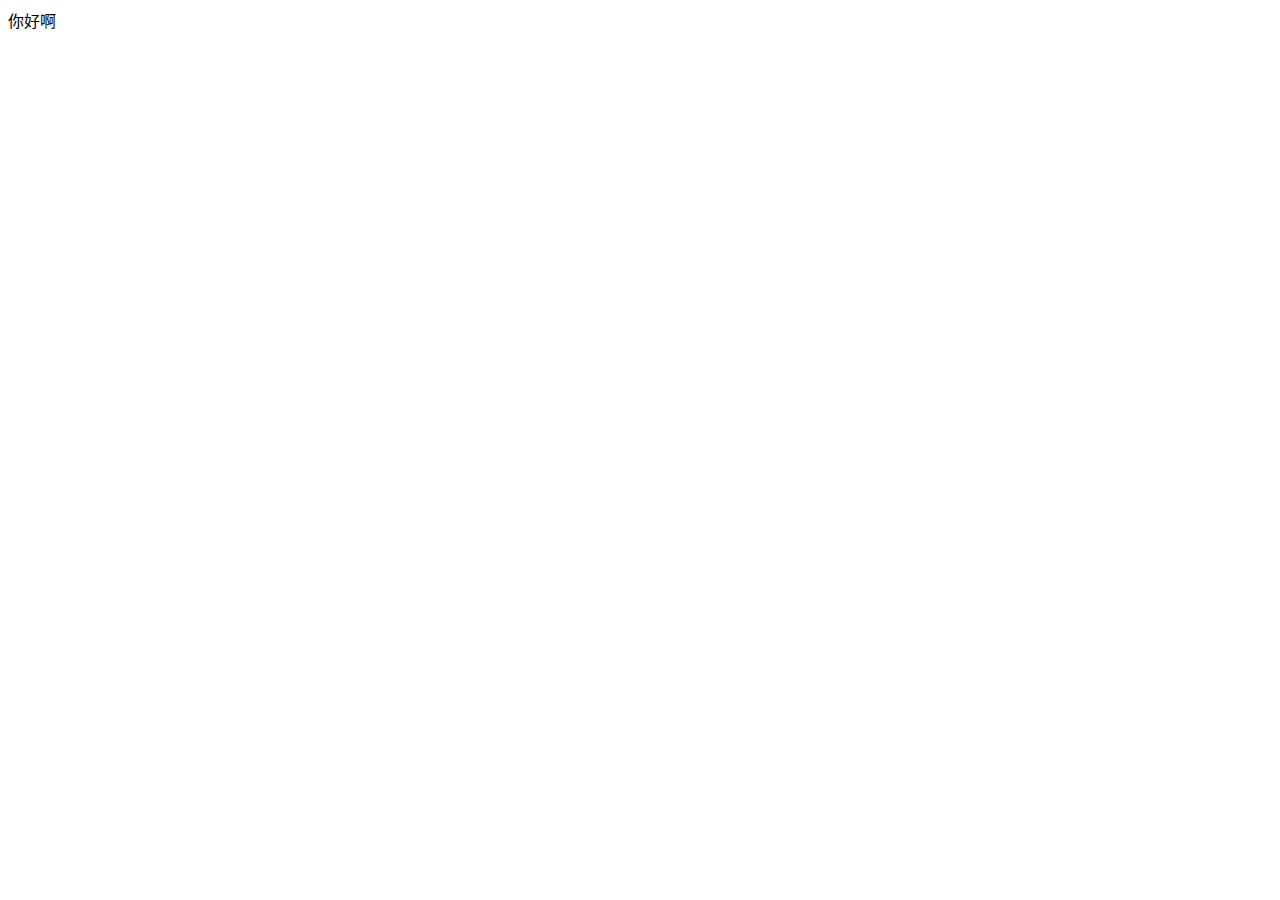
==== index.html @ dba3a6b2 "登陆页面功能完成" ====
<!DOCTYPE html>
<html lang="zh-CN">

<head>
    <meta charset="UTF-8">
    <meta name="viewport" content="width=device-width, initial-scale=1.0">
    <title>Document</title>
</head>

<body>
    你好啊

</body>

</html>
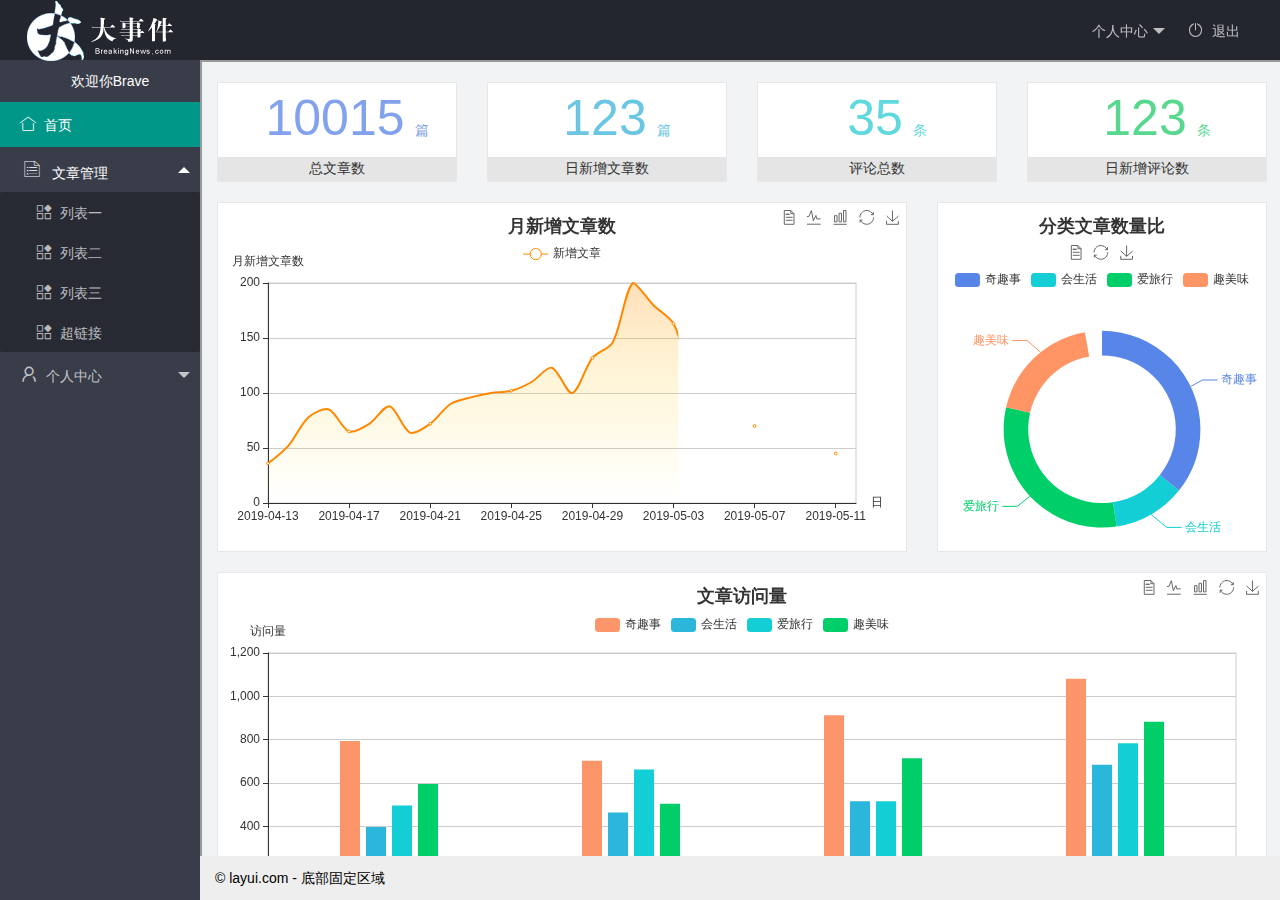
==== commit fb185ae9: "主页面布局完成" ====
--- a/index.html
+++ b/index.html
@@ -1,15 +1,92 @@
 <!DOCTYPE html>
-<html lang="zh-CN">
+<html>
 
 <head>
-    <meta charset="UTF-8">
-    <meta name="viewport" content="width=device-width, initial-scale=1.0">
-    <title>Document</title>
+    <meta charset="utf-8">
+    <meta name="viewport" content="width=device-width, initial-scale=1, maximum-scale=1">
+    <title>layout 后台大布局 - Layui</title>
+    <link rel="stylesheet" href="/assets/lib/layui/css/layui.css">
+    <link rel="stylesheet" href="/assets/css/index.css">
 </head>
 
-<body>
-    你好啊
+<body class="layui-layout-body">
+    <div class="layui-layout layui-layout-admin">
+        <div class="layui-header">
+            <div class="layui-logo">
+                <img src="/assets/images/logo.png">
+            </div>
+            <!-- 头部区域（可配合layui已有的水平导航） -->
 
+            <ul class="layui-nav layui-layout-right">
+                <li class="layui-nav-item">
+                    <a href="javascript:;">
+                        <span class="text-avatar">L</span>
+                        <img src="http://t.cn/RCzsdCq" class="layui-nav-img">
+                        个人中心
+                    </a>
+                    <dl class="layui-nav-child">
+                        <dd><a href="">基本资料</a></dd>
+                        <dd><a href="">更换头像</a></dd>
+                        <dd><a href="">重置密码</a></dd>
+                    </dl>
+                </li>
+                <li class="layui-nav-item">
+
+                    <a href=""><i class="layui-icon layui-icon-logout"></i>退出</a>
+                </li>
+            </ul>
+        </div>
+
+        <div class="layui-side layui-bg-black">
+            <div class="layui-side-scroll">
+                <!-- 左侧导航区域（可配合layui已有的垂直导航） -->
+                <div href="javascript:;" class="userinfo">
+                    <span class="text-avatar">A</span>
+                    <img src="http://t.cn/RCzsdCq" class="layui-nav-img">
+                    欢迎你<span class="username">Brave</span>
+                </div>
+                <ul class="layui-nav layui-nav-tree" lay-filter="test" lay-shrink="all">
+
+                    <li class="layui-nav-item layui-this"><a href=""><i class="layui-icon layui-icon-home"></i>首页</a>
+                    </li>
+                    <li class="layui-nav-item layui-nav-itemed">
+                        <a class="" href="javascript:;"><i class="layui-icon layui-icon-list"
+                                style="font-size: 24px;"></i>文章管理</a>
+                        <dl class="layui-nav-child">
+                            <dd><a href="javascript:;"><i class="layui-icon layui-icon-app"></i>列表一</a></dd>
+                            <dd><a href="javascript:;"><i class="layui-icon layui-icon-app"></i>列表二</a></dd>
+                            <dd><a href="javascript:;"><i class="layui-icon layui-icon-app"></i>列表三</a></dd>
+                            <dd><a href=""><i class="layui-icon layui-icon-app"></i>超链接</a></dd>
+                        </dl>
+                    </li>
+                    <li class="layui-nav-item">
+                        <a href="javascript:;"><i class="layui-icon layui-icon-username"
+                                style="font-size: 18px;"></i>个人中心</a>
+                        <dl class="layui-nav-child">
+                            <dd><a href="javascript:;"><i class="layui-icon layui-icon-app"></i>列表一</a></dd>
+                            <dd><a href="javascript:;"><i class="layui-icon layui-icon-app"></i>列表二</a></dd>
+                            <dd><a href=""><i class="layui-icon layui-icon-app"></i>超链接</a></dd>
+                        </dl>
+                    </li>
+
+                </ul>
+            </div>
+        </div>
+
+        <div class="layui-body">
+            <!-- 内容主体区域 -->
+            <!--<div style="padding: 15px;">内容主体区域</div>-->
+            <iframe src="/home/dashboard.html" frameboder="0"></iframe>
+        </div>
+
+        <div class="layui-footer">
+            <!-- 底部固定区域 -->
+            © layui.com - 底部固定区域
+        </div>
+    </div>
+    <script src="/assets/lib/layui/layui.all.js"></script>
+    <script src="/assets/lib/jquery.js"></script>
+    <script src="/assets/js/index.js"></script>
 </body>
 
 </html>--- a/assets/lib/layui/css/layui.css
+++ b/assets/lib/layui/css/layui.css
@@ -0,0 +1,2 @@
+/** layui-v2.5.6 MIT License By https://www.layui.com */
+ .layui-inline,img{display:inline-block;vertical-align:middle}h1,h2,h3,h4,h5,h6{font-weight:400}.layui-edge,.layui-header,.layui-inline,.layui-main{position:relative}.layui-body,.layui-edge,.layui-elip{overflow:hidden}.layui-btn,.layui-edge,.layui-inline,img{vertical-align:middle}.layui-btn,.layui-disabled,.layui-icon,.layui-unselect{-moz-user-select:none;-webkit-user-select:none;-ms-user-select:none}.layui-elip,.layui-form-checkbox span,.layui-form-pane .layui-form-label{text-overflow:ellipsis;white-space:nowrap}.layui-breadcrumb,.layui-tree-btnGroup{visibility:hidden}blockquote,body,button,dd,div,dl,dt,form,h1,h2,h3,h4,h5,h6,input,li,ol,p,pre,td,textarea,th,ul{margin:0;padding:0;-webkit-tap-highlight-color:rgba(0,0,0,0)}a:active,a:hover{outline:0}img{border:none}li{list-style:none}table{border-collapse:collapse;border-spacing:0}h4,h5,h6{font-size:100%}button,input,optgroup,option,select,textarea{font-family:inherit;font-size:inherit;font-style:inherit;font-weight:inherit;outline:0}pre{white-space:pre-wrap;white-space:-moz-pre-wrap;white-space:-pre-wrap;white-space:-o-pre-wrap;word-wrap:break-word}body{line-height:24px;font:14px Helvetica Neue,Helvetica,PingFang SC,Tahoma,Arial,sans-serif}hr{height:1px;margin:10px 0;border:0;clear:both}a{color:#333;text-decoration:none}a:hover{color:#777}a cite{font-style:normal;*cursor:pointer}.layui-border-box,.layui-border-box *{box-sizing:border-box}.layui-box,.layui-box *{box-sizing:content-box}.layui-clear{clear:both;*zoom:1}.layui-clear:after{content:'\20';clear:both;*zoom:1;display:block;height:0}.layui-inline{*display:inline;*zoom:1}.layui-edge{display:inline-block;width:0;height:0;border-width:6px;border-style:dashed;border-color:transparent}.layui-edge-top{top:-4px;border-bottom-color:#999;border-bottom-style:solid}.layui-edge-right{border-left-color:#999;border-left-style:solid}.layui-edge-bottom{top:2px;border-top-color:#999;border-top-style:solid}.layui-edge-left{border-right-color:#999;border-right-style:solid}.layui-disabled,.layui-disabled:hover{color:#d2d2d2!important;cursor:not-allowed!important}.layui-circle{border-radius:100%}.layui-show{display:block!important}.layui-hide{display:none!important}@font-face{font-family:layui-icon;src:url(../font/iconfont.eot?v=256);src:url(../font/iconfont.eot?v=256#iefix) format('embedded-opentype'),url(../font/iconfont.woff2?v=256) format('woff2'),url(../font/iconfont.woff?v=256) format('woff'),url(../font/iconfont.ttf?v=256) format('truetype'),url(../font/iconfont.svg?v=256#layui-icon) format('svg')}.layui-icon{font-family:layui-icon!important;font-size:16px;font-style:normal;-webkit-font-smoothing:antialiased;-moz-osx-font-smoothing:grayscale}.layui-icon-reply-fill:before{content:"\e611"}.layui-icon-set-fill:before{content:"\e614"}.layui-icon-menu-fill:before{content:"\e60f"}.layui-icon-search:before{content:"\e615"}.layui-icon-share:before{content:"\e641"}.layui-icon-set-sm:before{content:"\e620"}.layui-icon-engine:before{content:"\e628"}.layui-icon-close:before{content:"\1006"}.layui-icon-close-fill:before{content:"\1007"}.layui-icon-chart-screen:before{content:"\e629"}.layui-icon-star:before{content:"\e600"}.layui-icon-circle-dot:before{content:"\e617"}.layui-icon-chat:before{content:"\e606"}.layui-icon-release:before{content:"\e609"}.layui-icon-list:before{content:"\e60a"}.layui-icon-chart:before{content:"\e62c"}.layui-icon-ok-circle:before{content:"\1005"}.layui-icon-layim-theme:before{content:"\e61b"}.layui-icon-table:before{content:"\e62d"}.layui-icon-right:before{content:"\e602"}.layui-icon-left:before{content:"\e603"}.layui-icon-cart-simple:before{content:"\e698"}.layui-icon-face-cry:before{content:"\e69c"}.layui-icon-face-smile:before{content:"\e6af"}.layui-icon-survey:before{content:"\e6b2"}.layui-icon-tree:before{content:"\e62e"}.layui-icon-ie:before{content:"\e7bb"}.layui-icon-upload-circle:before{content:"\e62f"}.layui-icon-add-circle:before{content:"\e61f"}.layui-icon-download-circle:before{content:"\e601"}.layui-icon-templeate-1:before{content:"\e630"}.layui-icon-util:before{content:"\e631"}.layui-icon-face-surprised:before{content:"\e664"}.layui-icon-edit:before{content:"\e642"}.layui-icon-speaker:before{content:"\e645"}.layui-icon-down:before{content:"\e61a"}.layui-icon-file:before{content:"\e621"}.layui-icon-layouts:before{content:"\e632"}.layui-icon-rate-half:before{content:"\e6c9"}.layui-icon-add-circle-fine:before{content:"\e608"}.layui-icon-prev-circle:before{content:"\e633"}.layui-icon-read:before{content:"\e705"}.layui-icon-404:before{content:"\e61c"}.layui-icon-carousel:before{content:"\e634"}.layui-icon-help:before{content:"\e607"}.layui-icon-code-circle:before{content:"\e635"}.layui-icon-windows:before{content:"\e67f"}.layui-icon-water:before{content:"\e636"}.layui-icon-username:before{content:"\e66f"}.layui-icon-find-fill:before{content:"\e670"}.layui-icon-about:before{content:"\e60b"}.layui-icon-location:before{content:"\e715"}.layui-icon-up:before{content:"\e619"}.layui-icon-pause:before{content:"\e651"}.layui-icon-date:before{content:"\e637"}.layui-icon-layim-uploadfile:before{content:"\e61d"}.layui-icon-delete:before{content:"\e640"}.layui-icon-play:before{content:"\e652"}.layui-icon-top:before{content:"\e604"}.layui-icon-firefox:before{content:"\e686"}.layui-icon-friends:before{content:"\e612"}.layui-icon-refresh-3:before{content:"\e9aa"}.layui-icon-ok:before{content:"\e605"}.layui-icon-layer:before{content:"\e638"}.layui-icon-face-smile-fine:before{content:"\e60c"}.layui-icon-dollar:before{content:"\e659"}.layui-icon-group:before{content:"\e613"}.layui-icon-layim-download:before{content:"\e61e"}.layui-icon-picture-fine:before{content:"\e60d"}.layui-icon-link:before{content:"\e64c"}.layui-icon-diamond:before{content:"\e735"}.layui-icon-log:before{content:"\e60e"}.layui-icon-key:before{content:"\e683"}.layui-icon-rate-solid:before{content:"\e67a"}.layui-icon-fonts-del:before{content:"\e64f"}.layui-icon-unlink:before{content:"\e64d"}.layui-icon-fonts-clear:before{content:"\e639"}.layui-icon-triangle-r:before{content:"\e623"}.layui-icon-circle:before{content:"\e63f"}.layui-icon-radio:before{content:"\e643"}.layui-icon-align-center:before{content:"\e647"}.layui-icon-align-right:before{content:"\e648"}.layui-icon-align-left:before{content:"\e649"}.layui-icon-loading-1:before{content:"\e63e"}.layui-icon-return:before{content:"\e65c"}.layui-icon-fonts-strong:before{content:"\e62b"}.layui-icon-upload:before{content:"\e67c"}.layui-icon-dialogue:before{content:"\e63a"}.layui-icon-video:before{content:"\e6ed"}.layui-icon-headset:before{content:"\e6fc"}.layui-icon-cellphone-fine:before{content:"\e63b"}.layui-icon-add-1:before{content:"\e654"}.layui-icon-face-smile-b:before{content:"\e650"}.layui-icon-fonts-html:before{content:"\e64b"}.layui-icon-screen-full:before{content:"\e622"}.layui-icon-form:before{content:"\e63c"}.layui-icon-cart:before{content:"\e657"}.layui-icon-camera-fill:before{content:"\e65d"}.layui-icon-tabs:before{content:"\e62a"}.layui-icon-heart-fill:before{content:"\e68f"}.layui-icon-fonts-code:before{content:"\e64e"}.layui-icon-ios:before{content:"\e680"}.layui-icon-at:before{content:"\e687"}.layui-icon-fire:before{content:"\e756"}.layui-icon-set:before{content:"\e716"}.layui-icon-fonts-u:before{content:"\e646"}.layui-icon-triangle-d:before{content:"\e625"}.layui-icon-tips:before{content:"\e702"}.layui-icon-picture:before{content:"\e64a"}.layui-icon-more-vertical:before{content:"\e671"}.layui-icon-bluetooth:before{content:"\e689"}.layui-icon-flag:before{content:"\e66c"}.layui-icon-loading:before{content:"\e63d"}.layui-icon-fonts-i:before{content:"\e644"}.layui-icon-refresh-1:before{content:"\e666"}.layui-icon-rmb:before{content:"\e65e"}.layui-icon-addition:before{content:"\e624"}.layui-icon-home:before{content:"\e68e"}.layui-icon-time:before{content:"\e68d"}.layui-icon-user:before{content:"\e770"}.layui-icon-notice:before{content:"\e667"}.layui-icon-chrome:before{content:"\e68a"}.layui-icon-edge:before{content:"\e68b"}.layui-icon-login-weibo:before{content:"\e675"}.layui-icon-voice:before{content:"\e688"}.layui-icon-upload-drag:before{content:"\e681"}.layui-icon-login-qq:before{content:"\e676"}.layui-icon-snowflake:before{content:"\e6b1"}.layui-icon-heart:before{content:"\e68c"}.layui-icon-logout:before{content:"\e682"}.layui-icon-file-b:before{content:"\e655"}.layui-icon-template:before{content:"\e663"}.layui-icon-transfer:before{content:"\e691"}.layui-icon-auz:before{content:"\e672"}.layui-icon-console:before{content:"\e665"}.layui-icon-app:before{content:"\e653"}.layui-icon-prev:before{content:"\e65a"}.layui-icon-website:before{content:"\e7ae"}.layui-icon-next:before{content:"\e65b"}.layui-icon-component:before{content:"\e857"}.layui-icon-android:before{content:"\e684"}.layui-icon-more:before{content:"\e65f"}.layui-icon-login-wechat:before{content:"\e677"}.layui-icon-shrink-right:before{content:"\e668"}.layui-icon-spread-left:before{content:"\e66b"}.layui-icon-camera:before{content:"\e660"}.layui-icon-note:before{content:"\e66e"}.layui-icon-refresh:before{content:"\e669"}.layui-icon-female:before{content:"\e661"}.layui-icon-male:before{content:"\e662"}.layui-icon-screen-restore:before{content:"\e758"}.layui-icon-password:before{content:"\e673"}.layui-icon-senior:before{content:"\e674"}.layui-icon-theme:before{content:"\e66a"}.layui-icon-tread:before{content:"\e6c5"}.layui-icon-praise:before{content:"\e6c6"}.layui-icon-star-fill:before{content:"\e658"}.layui-icon-rate:before{content:"\e67b"}.layui-icon-template-1:before{content:"\e656"}.layui-icon-vercode:before{content:"\e679"}.layui-icon-service:before{content:"\e626"}.layui-icon-cellphone:before{content:"\e678"}.layui-icon-print:before{content:"\e66d"}.layui-icon-cols:before{content:"\e610"}.layui-icon-wifi:before{content:"\e7e0"}.layui-icon-export:before{content:"\e67d"}.layui-icon-rss:before{content:"\e808"}.layui-icon-slider:before{content:"\e714"}.layui-icon-email:before{content:"\e618"}.layui-icon-subtraction:before{content:"\e67e"}.layui-icon-mike:before{content:"\e6dc"}.layui-icon-light:before{content:"\e748"}.layui-icon-gift:before{content:"\e627"}.layui-icon-mute:before{content:"\e685"}.layui-icon-reduce-circle:before{content:"\e616"}.layui-icon-music:before{content:"\e690"}.layui-main{width:1140px;margin:0 auto}.layui-header{z-index:1000;height:60px}.layui-header a:hover{transition:all .5s;-webkit-transition:all .5s}.layui-side{position:fixed;left:0;top:0;bottom:0;z-index:999;width:200px;overflow-x:hidden}.layui-side-scroll{position:relative;width:220px;height:100%;overflow-x:hidden}.layui-body{position:absolute;left:200px;right:0;top:0;bottom:0;z-index:998;width:auto;overflow-y:auto;box-sizing:border-box}.layui-layout-body{overflow:hidden}.layui-layout-admin .layui-header{background-color:#23262E}.layui-layout-admin .layui-side{top:60px;width:200px;overflow-x:hidden}.layui-layout-admin .layui-body{position:fixed;top:60px;bottom:44px}.layui-layout-admin .layui-main{width:auto;margin:0 15px}.layui-layout-admin .layui-footer{position:fixed;left:200px;right:0;bottom:0;height:44px;line-height:44px;padding:0 15px;background-color:#eee}.layui-layout-admin .layui-logo{position:absolute;left:0;top:0;width:200px;height:100%;line-height:60px;text-align:center;color:#009688;font-size:16px}.layui-layout-admin .layui-header .layui-nav{background:0 0}.layui-layout-left{position:absolute!important;left:200px;top:0}.layui-layout-right{position:absolute!important;right:0;top:0}.layui-container{position:relative;margin:0 auto;padding:0 15px;box-sizing:border-box}.layui-fluid{position:relative;margin:0 auto;padding:0 15px}.layui-row:after,.layui-row:before{content:'';display:block;clear:both}.layui-col-lg1,.layui-col-lg10,.layui-col-lg11,.layui-col-lg12,.layui-col-lg2,.layui-col-lg3,.layui-col-lg4,.layui-col-lg5,.layui-col-lg6,.layui-col-lg7,.layui-col-lg8,.layui-col-lg9,.layui-col-md1,.layui-col-md10,.layui-col-md11,.layui-col-md12,.layui-col-md2,.layui-col-md3,.layui-col-md4,.layui-col-md5,.layui-col-md6,.layui-col-md7,.layui-col-md8,.layui-col-md9,.layui-col-sm1,.layui-col-sm10,.layui-col-sm11,.layui-col-sm12,.layui-col-sm2,.layui-col-sm3,.layui-col-sm4,.layui-col-sm5,.layui-col-sm6,.layui-col-sm7,.layui-col-sm8,.layui-col-sm9,.layui-col-xs1,.layui-col-xs10,.layui-col-xs11,.layui-col-xs12,.layui-col-xs2,.layui-col-xs3,.layui-col-xs4,.layui-col-xs5,.layui-col-xs6,.layui-col-xs7,.layui-col-xs8,.layui-col-xs9{position:relative;display:block;box-sizing:border-box}.layui-col-xs1,.layui-col-xs10,.layui-col-xs11,.layui-col-xs12,.layui-col-xs2,.layui-col-xs3,.layui-col-xs4,.layui-col-xs5,.layui-col-xs6,.layui-col-xs7,.layui-col-xs8,.layui-col-xs9{float:left}.layui-col-xs1{width:8.33333333%}.layui-col-xs2{width:16.66666667%}.layui-col-xs3{width:25%}.layui-col-xs4{width:33.33333333%}.layui-col-xs5{width:41.66666667%}.layui-col-xs6{width:50%}.layui-col-xs7{width:58.33333333%}.layui-col-xs8{width:66.66666667%}.layui-col-xs9{width:75%}.layui-col-xs10{width:83.33333333%}.layui-col-xs11{width:91.66666667%}.layui-col-xs12{width:100%}.layui-col-xs-offset1{margin-left:8.33333333%}.layui-col-xs-offset2{margin-left:16.66666667%}.layui-col-xs-offset3{margin-left:25%}.layui-col-xs-offset4{margin-left:33.33333333%}.layui-col-xs-offset5{margin-left:41.66666667%}.layui-col-xs-offset6{margin-left:50%}.layui-col-xs-offset7{margin-left:58.33333333%}.layui-col-xs-offset8{margin-left:66.66666667%}.layui-col-xs-offset9{margin-left:75%}.layui-col-xs-offset10{margin-left:83.33333333%}.layui-col-xs-offset11{margin-left:91.66666667%}.layui-col-xs-offset12{margin-left:100%}@media screen and (max-width:768px){.layui-hide-xs{display:none!important}.layui-show-xs-block{display:block!important}.layui-show-xs-inline{display:inline!important}.layui-show-xs-inline-block{display:inline-block!important}}@media screen and (min-width:768px){.layui-container{width:750px}.layui-hide-sm{display:none!important}.layui-show-sm-block{display:block!important}.layui-show-sm-inline{display:inline!important}.layui-show-sm-inline-block{display:inline-block!important}.layui-col-sm1,.layui-col-sm10,.layui-col-sm11,.layui-col-sm12,.layui-col-sm2,.layui-col-sm3,.layui-col-sm4,.layui-col-sm5,.layui-col-sm6,.layui-col-sm7,.layui-col-sm8,.layui-col-sm9{float:left}.layui-col-sm1{width:8.33333333%}.layui-col-sm2{width:16.66666667%}.layui-col-sm3{width:25%}.layui-col-sm4{width:33.33333333%}.layui-col-sm5{width:41.66666667%}.layui-col-sm6{width:50%}.layui-col-sm7{width:58.33333333%}.layui-col-sm8{width:66.66666667%}.layui-col-sm9{width:75%}.layui-col-sm10{width:83.33333333%}.layui-col-sm11{width:91.66666667%}.layui-col-sm12{width:100%}.layui-col-sm-offset1{margin-left:8.33333333%}.layui-col-sm-offset2{margin-left:16.66666667%}.layui-col-sm-offset3{margin-left:25%}.layui-col-sm-offset4{margin-left:33.33333333%}.layui-col-sm-offset5{margin-left:41.66666667%}.layui-col-sm-offset6{margin-left:50%}.layui-col-sm-offset7{margin-left:58.33333333%}.layui-col-sm-offset8{margin-left:66.66666667%}.layui-col-sm-offset9{margin-left:75%}.layui-col-sm-offset10{margin-left:83.33333333%}.layui-col-sm-offset11{margin-left:91.66666667%}.layui-col-sm-offset12{margin-left:100%}}@media screen and (min-width:992px){.layui-container{width:970px}.layui-hide-md{display:none!important}.layui-show-md-block{display:block!important}.layui-show-md-inline{display:inline!important}.layui-show-md-inline-block{display:inline-block!important}.layui-col-md1,.layui-col-md10,.layui-col-md11,.layui-col-md12,.layui-col-md2,.layui-col-md3,.layui-col-md4,.layui-col-md5,.layui-col-md6,.layui-col-md7,.layui-col-md8,.layui-col-md9{float:left}.layui-col-md1{width:8.33333333%}.layui-col-md2{width:16.66666667%}.layui-col-md3{width:25%}.layui-col-md4{width:33.33333333%}.layui-col-md5{width:41.66666667%}.layui-col-md6{width:50%}.layui-col-md7{width:58.33333333%}.layui-col-md8{width:66.66666667%}.layui-col-md9{width:75%}.layui-col-md10{width:83.33333333%}.layui-col-md11{width:91.66666667%}.layui-col-md12{width:100%}.layui-col-md-offset1{margin-left:8.33333333%}.layui-col-md-offset2{margin-left:16.66666667%}.layui-col-md-offset3{margin-left:25%}.layui-col-md-offset4{margin-left:33.33333333%}.layui-col-md-offset5{margin-left:41.66666667%}.layui-col-md-offset6{margin-left:50%}.layui-col-md-offset7{margin-left:58.33333333%}.layui-col-md-offset8{margin-left:66.66666667%}.layui-col-md-offset9{margin-left:75%}.layui-col-md-offset10{margin-left:83.33333333%}.layui-col-md-offset11{margin-left:91.66666667%}.layui-col-md-offset12{margin-left:100%}}@media screen and (min-width:1200px){.layui-container{width:1170px}.layui-hide-lg{display:none!important}.layui-show-lg-block{display:block!important}.layui-show-lg-inline{display:inline!important}.layui-show-lg-inline-block{display:inline-block!important}.layui-col-lg1,.layui-col-lg10,.layui-col-lg11,.layui-col-lg12,.layui-col-lg2,.layui-col-lg3,.layui-col-lg4,.layui-col-lg5,.layui-col-lg6,.layui-col-lg7,.layui-col-lg8,.layui-col-lg9{float:left}.layui-col-lg1{width:8.33333333%}.layui-col-lg2{width:16.66666667%}.layui-col-lg3{width:25%}.layui-col-lg4{width:33.33333333%}.layui-col-lg5{width:41.66666667%}.layui-col-lg6{width:50%}.layui-col-lg7{width:58.33333333%}.layui-col-lg8{width:66.66666667%}.layui-col-lg9{width:75%}.layui-col-lg10{width:83.33333333%}.layui-col-lg11{width:91.66666667%}.layui-col-lg12{width:100%}.layui-col-lg-offset1{margin-left:8.33333333%}.layui-col-lg-offset2{margin-left:16.66666667%}.layui-col-lg-offset3{margin-left:25%}.layui-col-lg-offset4{margin-left:33.33333333%}.layui-col-lg-offset5{margin-left:41.66666667%}.layui-col-lg-offset6{margin-left:50%}.layui-col-lg-offset7{margin-left:58.33333333%}.layui-col-lg-offset8{margin-left:66.66666667%}.layui-col-lg-offset9{margin-left:75%}.layui-col-lg-offset10{margin-left:83.33333333%}.layui-col-lg-offset11{margin-left:91.66666667%}.layui-col-lg-offset12{margin-left:100%}}.layui-col-space1{margin:-.5px}.layui-col-space1>*{padding:.5px}.layui-col-space2{margin:-1px}.layui-col-space2>*{padding:1px}.layui-col-space4{margin:-2px}.layui-col-space4>*{padding:2px}.layui-col-space5{margin:-2.5px}.layui-col-space5>*{padding:2.5px}.layui-col-space6{margin:-3px}.layui-col-space6>*{padding:3px}.layui-col-space8{margin:-4px}.layui-col-space8>*{padding:4px}.layui-col-space10{margin:-5px}.layui-col-space10>*{padding:5px}.layui-col-space12{margin:-6px}.layui-col-space12>*{padding:6px}.layui-col-space14{margin:-7px}.layui-col-space14>*{padding:7px}.layui-col-space15{margin:-7.5px}.layui-col-space15>*{padding:7.5px}.layui-col-space16{margin:-8px}.layui-col-space16>*{padding:8px}.layui-col-space18{margin:-9px}.layui-col-space18>*{padding:9px}.layui-col-space20{margin:-10px}.layui-col-space20>*{padding:10px}.layui-col-space22{margin:-11px}.layui-col-space22>*{padding:11px}.layui-col-space24{margin:-12px}.layui-col-space24>*{padding:12px}.layui-col-space25{margin:-12.5px}.layui-col-space25>*{padding:12.5px}.layui-col-space26{margin:-13px}.layui-col-space26>*{padding:13px}.layui-col-space28{margin:-14px}.layui-col-space28>*{padding:14px}.layui-col-space30{margin:-15px}.layui-col-space30>*{padding:15px}.layui-btn,.layui-input,.layui-select,.layui-textarea,.layui-upload-button{outline:0;-webkit-appearance:none;transition:all .3s;-webkit-transition:all .3s;box-sizing:border-box}.layui-elem-quote{margin-bottom:10px;padding:15px;line-height:22px;border-left:5px solid #009688;border-radius:0 2px 2px 0;background-color:#f2f2f2}.layui-quote-nm{border-style:solid;border-width:1px 1px 1px 5px;background:0 0}.layui-elem-field{margin-bottom:10px;padding:0;border-width:1px;border-style:solid}.layui-elem-field legend{margin-left:20px;padding:0 10px;font-size:20px;font-weight:300}.layui-field-title{margin:10px 0 20px;border-width:1px 0 0}.layui-field-box{padding:10px 15px}.layui-field-title .layui-field-box{padding:10px 0}.layui-progress{position:relative;height:6px;border-radius:20px;background-color:#e2e2e2}.layui-progress-bar{position:absolute;left:0;top:0;width:0;max-width:100%;height:6px;border-radius:20px;text-align:right;background-color:#5FB878;transition:all .3s;-webkit-transition:all .3s}.layui-progress-big,.layui-progress-big .layui-progress-bar{height:18px;line-height:18px}.layui-progress-text{position:relative;top:-20px;line-height:18px;font-size:12px;color:#666}.layui-progress-big .layui-progress-text{position:static;padding:0 10px;color:#fff}.layui-collapse{border-width:1px;border-style:solid;border-radius:2px}.layui-colla-content,.layui-colla-item{border-top-width:1px;border-top-style:solid}.layui-colla-item:first-child{border-top:none}.layui-colla-title{position:relative;height:42px;line-height:42px;padding:0 15px 0 35px;color:#333;background-color:#f2f2f2;cursor:pointer;font-size:14px;overflow:hidden}.layui-colla-content{display:none;padding:10px 15px;line-height:22px;color:#666}.layui-colla-icon{position:absolute;left:15px;top:0;font-size:14px}.layui-card{margin-bottom:15px;border-radius:2px;background-color:#fff;box-shadow:0 1px 2px 0 rgba(0,0,0,.05)}.layui-card:last-child{margin-bottom:0}.layui-card-header{position:relative;height:42px;line-height:42px;padding:0 15px;border-bottom:1px solid #f6f6f6;color:#333;border-radius:2px 2px 0 0;font-size:14px}.layui-bg-black,.layui-bg-blue,.layui-bg-cyan,.layui-bg-green,.layui-bg-orange,.layui-bg-red{color:#fff!important}.layui-card-body{position:relative;padding:10px 15px;line-height:24px}.layui-card-body[pad15]{padding:15px}.layui-card-body[pad20]{padding:20px}.layui-card-body .layui-table{margin:5px 0}.layui-card .layui-tab{margin:0}.layui-panel-window{position:relative;padding:15px;border-radius:0;border-top:5px solid #E6E6E6;background-color:#fff}.layui-auxiliar-moving{position:fixed;left:0;right:0;top:0;bottom:0;width:100%;height:100%;background:0 0;z-index:9999999999}.layui-form-label,.layui-form-mid,.layui-form-select,.layui-input-block,.layui-input-inline,.layui-textarea{position:relative}.layui-bg-red{background-color:#FF5722!important}.layui-bg-orange{background-color:#FFB800!important}.layui-bg-green{background-color:#009688!important}.layui-bg-cyan{background-color:#2F4056!important}.layui-bg-blue{background-color:#1E9FFF!important}.layui-bg-black{background-color:#393D49!important}.layui-bg-gray{background-color:#eee!important;color:#666!important}.layui-badge-rim,.layui-colla-content,.layui-colla-item,.layui-collapse,.layui-elem-field,.layui-form-pane .layui-form-item[pane],.layui-form-pane .layui-form-label,.layui-input,.layui-layedit,.layui-layedit-tool,.layui-quote-nm,.layui-select,.layui-tab-bar,.layui-tab-card,.layui-tab-title,.layui-tab-title .layui-this:after,.layui-textarea{border-color:#e6e6e6}.layui-timeline-item:before,hr{background-color:#e6e6e6}.layui-text{line-height:22px;font-size:14px;color:#666}.layui-text h1,.layui-text h2,.layui-text h3{font-weight:500;color:#333}.layui-text h1{font-size:30px}.layui-text h2{font-size:24px}.layui-text h3{font-size:18px}.layui-text a:not(.layui-btn){color:#01AAED}.layui-text a:not(.layui-btn):hover{text-decoration:underline}.layui-text ul{padding:5px 0 5px 15px}.layui-text ul li{margin-top:5px;list-style-type:disc}.layui-text em,.layui-word-aux{color:#999!important;padding:0 5px!important}.layui-btn{display:inline-block;height:38px;line-height:38px;padding:0 18px;background-color:#009688;color:#fff;white-space:nowrap;text-align:center;font-size:14px;border:none;border-radius:2px;cursor:pointer}.layui-btn:hover{opacity:.8;filter:alpha(opacity=80);color:#fff}.layui-btn:active{opacity:1;filter:alpha(opacity=100)}.layui-btn+.layui-btn{margin-left:10px}.layui-btn-container{font-size:0}.layui-btn-container .layui-btn{margin-right:10px;margin-bottom:10px}.layui-btn-container .layui-btn+.layui-btn{margin-left:0}.layui-table .layui-btn-container .layui-btn{margin-bottom:9px}.layui-btn-radius{border-radius:100px}.layui-btn .layui-icon{margin-right:3px;font-size:18px;vertical-align:bottom;vertical-align:middle\9}.layui-btn-primary{border:1px solid #C9C9C9;background-color:#fff;color:#555}.layui-btn-primary:hover{border-color:#009688;color:#333}.layui-btn-normal{background-color:#1E9FFF}.layui-btn-warm{background-color:#FFB800}.layui-btn-danger{background-color:#FF5722}.layui-btn-checked{background-color:#5FB878}.layui-btn-disabled,.layui-btn-disabled:active,.layui-btn-disabled:hover{border:1px solid #e6e6e6;background-color:#FBFBFB;color:#C9C9C9;cursor:not-allowed;opacity:1}.layui-btn-lg{height:44px;line-height:44px;padding:0 25px;font-size:16px}.layui-btn-sm{height:30px;line-height:30px;padding:0 10px;font-size:12px}.layui-btn-sm i{font-size:16px!important}.layui-btn-xs{height:22px;line-height:22px;padding:0 5px;font-size:12px}.layui-btn-xs i{font-size:14px!important}.layui-btn-group{display:inline-block;vertical-align:middle;font-size:0}.layui-btn-group .layui-btn{margin-left:0!important;margin-right:0!important;border-left:1px solid rgba(255,255,255,.5);border-radius:0}.layui-btn-group .layui-btn-primary{border-left:none}.layui-btn-group .layui-btn-primary:hover{border-color:#C9C9C9;color:#009688}.layui-btn-group .layui-btn:first-child{border-left:none;border-radius:2px 0 0 2px}.layui-btn-group .layui-btn-primary:first-child{border-left:1px solid #c9c9c9}.layui-btn-group .layui-btn:last-child{border-radius:0 2px 2px 0}.layui-btn-group .layui-btn+.layui-btn{margin-left:0}.layui-btn-group+.layui-btn-group{margin-left:10px}.layui-btn-fluid{width:100%}.layui-input,.layui-select,.layui-textarea{height:38px;line-height:1.3;line-height:38px\9;border-width:1px;border-style:solid;background-color:#fff;border-radius:2px}.layui-input::-webkit-input-placeholder,.layui-select::-webkit-input-placeholder,.layui-textarea::-webkit-input-placeholder{line-height:1.3}.layui-input,.layui-textarea{display:block;width:100%;padding-left:10px}.layui-input:hover,.layui-textarea:hover{border-color:#D2D2D2!important}.layui-input:focus,.layui-textarea:focus{border-color:#C9C9C9!important}.layui-textarea{min-height:100px;height:auto;line-height:20px;padding:6px 10px;resize:vertical}.layui-select{padding:0 10px}.layui-form input[type=checkbox],.layui-form input[type=radio],.layui-form select{display:none}.layui-form [lay-ignore]{display:initial}.layui-form-item{margin-bottom:15px;clear:both;*zoom:1}.layui-form-item:after{content:'\20';clear:both;*zoom:1;display:block;height:0}.layui-form-label{float:left;display:block;padding:9px 15px;width:80px;font-weight:400;line-height:20px;text-align:right}.layui-form-label-col{display:block;float:none;padding:9px 0;line-height:20px;text-align:left}.layui-form-item .layui-inline{margin-bottom:5px;margin-right:10px}.layui-input-block{margin-left:110px;min-height:36px}.layui-input-inline{display:inline-block;vertical-align:middle}.layui-form-item .layui-input-inline{float:left;width:190px;margin-right:10px}.layui-form-text .layui-input-inline{width:auto}.layui-form-mid{float:left;display:block;padding:9px 0!important;line-height:20px;margin-right:10px}.layui-form-danger+.layui-form-select .layui-input,.layui-form-danger:focus{border-color:#FF5722!important}.layui-form-select .layui-input{padding-right:30px;cursor:pointer}.layui-form-select .layui-edge{position:absolute;right:10px;top:50%;margin-top:-3px;cursor:pointer;border-width:6px;border-top-color:#c2c2c2;border-top-style:solid;transition:all .3s;-webkit-transition:all .3s}.layui-form-select dl{display:none;position:absolute;left:0;top:42px;padding:5px 0;z-index:899;min-width:100%;border:1px solid #d2d2d2;max-height:300px;overflow-y:auto;background-color:#fff;border-radius:2px;box-shadow:0 2px 4px rgba(0,0,0,.12);box-sizing:border-box}.layui-form-select dl dd,.layui-form-select dl dt{padding:0 10px;line-height:36px;white-space:nowrap;overflow:hidden;text-overflow:ellipsis}.layui-form-select dl dt{font-size:12px;color:#999}.layui-form-select dl dd{cursor:pointer}.layui-form-select dl dd:hover{background-color:#f2f2f2;-webkit-transition:.5s all;transition:.5s all}.layui-form-select .layui-select-group dd{padding-left:20px}.layui-form-select dl dd.layui-select-tips{padding-left:10px!important;color:#999}.layui-form-select dl dd.layui-this{background-color:#5FB878;color:#fff}.layui-form-checkbox,.layui-form-select dl dd.layui-disabled{background-color:#fff}.layui-form-selected dl{display:block}.layui-form-checkbox,.layui-form-checkbox *,.layui-form-switch{display:inline-block;vertical-align:middle}.layui-form-selected .layui-edge{margin-top:-9px;-webkit-transform:rotate(180deg);transform:rotate(180deg);margin-top:-3px\9}:root .layui-form-selected .layui-edge{margin-top:-9px\0/IE9}.layui-form-selectup dl{top:auto;bottom:42px}.layui-select-none{margin:5px 0;text-align:center;color:#999}.layui-select-disabled .layui-disabled{border-color:#eee!important}.layui-select-disabled .layui-edge{border-top-color:#d2d2d2}.layui-form-checkbox{position:relative;height:30px;line-height:30px;margin-right:10px;padding-right:30px;cursor:pointer;font-size:0;-webkit-transition:.1s linear;transition:.1s linear;box-sizing:border-box}.layui-form-checkbox span{padding:0 10px;height:100%;font-size:14px;border-radius:2px 0 0 2px;background-color:#d2d2d2;color:#fff;overflow:hidden}.layui-form-checkbox:hover span{background-color:#c2c2c2}.layui-form-checkbox i{position:absolute;right:0;top:0;width:30px;height:28px;border:1px solid #d2d2d2;border-left:none;border-radius:0 2px 2px 0;color:#fff;font-size:20px;text-align:center}.layui-form-checkbox:hover i{border-color:#c2c2c2;color:#c2c2c2}.layui-form-checked,.layui-form-checked:hover{border-color:#5FB878}.layui-form-checked span,.layui-form-checked:hover span{background-color:#5FB878}.layui-form-checked i,.layui-form-checked:hover i{color:#5FB878}.layui-form-item .layui-form-checkbox{margin-top:4px}.layui-form-checkbox[lay-skin=primary]{height:auto!important;line-height:normal!important;min-width:18px;min-height:18px;border:none!important;margin-right:0;padding-left:28px;padding-right:0;background:0 0}.layui-form-checkbox[lay-skin=primary] span{padding-left:0;padding-right:15px;line-height:18px;background:0 0;color:#666}.layui-form-checkbox[lay-skin=primary] i{right:auto;left:0;width:16px;height:16px;line-height:16px;border:1px solid #d2d2d2;font-size:12px;border-radius:2px;background-color:#fff;-webkit-transition:.1s linear;transition:.1s linear}.layui-form-checkbox[lay-skin=primary]:hover i{border-color:#5FB878;color:#fff}.layui-form-checked[lay-skin=primary] i{border-color:#5FB878!important;background-color:#5FB878;color:#fff}.layui-checkbox-disbaled[lay-skin=primary] span{background:0 0!important;color:#c2c2c2}.layui-checkbox-disbaled[lay-skin=primary]:hover i{border-color:#d2d2d2}.layui-form-item .layui-form-checkbox[lay-skin=primary]{margin-top:10px}.layui-form-switch{position:relative;height:22px;line-height:22px;min-width:35px;padding:0 5px;margin-top:8px;border:1px solid #d2d2d2;border-radius:20px;cursor:pointer;background-color:#fff;-webkit-transition:.1s linear;transition:.1s linear}.layui-form-switch i{position:absolute;left:5px;top:3px;width:16px;height:16px;border-radius:20px;background-color:#d2d2d2;-webkit-transition:.1s linear;transition:.1s linear}.layui-form-switch em{position:relative;top:0;width:25px;margin-left:21px;padding:0!important;text-align:center!important;color:#999!important;font-style:normal!important;font-size:12px}.layui-form-onswitch{border-color:#5FB878;background-color:#5FB878}.layui-checkbox-disbaled,.layui-checkbox-disbaled i{border-color:#e2e2e2!important}.layui-form-onswitch i{left:100%;margin-left:-21px;background-color:#fff}.layui-form-onswitch em{margin-left:5px;margin-right:21px;color:#fff!important}.layui-checkbox-disbaled span{background-color:#e2e2e2!important}.layui-checkbox-disbaled:hover i{color:#fff!important}[lay-radio]{display:none}.layui-form-radio,.layui-form-radio *{display:inline-block;vertical-align:middle}.layui-form-radio{line-height:28px;margin:6px 10px 0 0;padding-right:10px;cursor:pointer;font-size:0}.layui-form-radio *{font-size:14px}.layui-form-radio>i{margin-right:8px;font-size:22px;color:#c2c2c2}.layui-form-radio>i:hover,.layui-form-radioed>i{color:#5FB878}.layui-radio-disbaled>i{color:#e2e2e2!important}.layui-form-pane .layui-form-label{width:110px;padding:8px 15px;height:38px;line-height:20px;border-width:1px;border-style:solid;border-radius:2px 0 0 2px;text-align:center;background-color:#FBFBFB;overflow:hidden;box-sizing:border-box}.layui-form-pane .layui-input-inline{margin-left:-1px}.layui-form-pane .layui-input-block{margin-left:110px;left:-1px}.layui-form-pane .layui-input{border-radius:0 2px 2px 0}.layui-form-pane .layui-form-text .layui-form-label{float:none;width:100%;border-radius:2px;box-sizing:border-box;text-align:left}.layui-form-pane .layui-form-text .layui-input-inline{display:block;margin:0;top:-1px;clear:both}.layui-form-pane .layui-form-text .layui-input-block{margin:0;left:0;top:-1px}.layui-form-pane .layui-form-text .layui-textarea{min-height:100px;border-radius:0 0 2px 2px}.layui-form-pane .layui-form-checkbox{margin:4px 0 4px 10px}.layui-form-pane .layui-form-radio,.layui-form-pane .layui-form-switch{margin-top:6px;margin-left:10px}.layui-form-pane .layui-form-item[pane]{position:relative;border-width:1px;border-style:solid}.layui-form-pane .layui-form-item[pane] .layui-form-label{position:absolute;left:0;top:0;height:100%;border-width:0 1px 0 0}.layui-form-pane .layui-form-item[pane] .layui-input-inline{margin-left:110px}@media screen and (max-width:450px){.layui-form-item .layui-form-label{text-overflow:ellipsis;overflow:hidden;white-space:nowrap}.layui-form-item .layui-inline{display:block;margin-right:0;margin-bottom:20px;clear:both}.layui-form-item .layui-inline:after{content:'\20';clear:both;display:block;height:0}.layui-form-item .layui-input-inline{display:block;float:none;left:-3px;width:auto;margin:0 0 10px 112px}.layui-form-item .layui-input-inline+.layui-form-mid{margin-left:110px;top:-5px;padding:0}.layui-form-item .layui-form-checkbox{margin-right:5px;margin-bottom:5px}}.layui-layedit{border-width:1px;border-style:solid;border-radius:2px}.layui-layedit-tool{padding:3px 5px;border-bottom-width:1px;border-bottom-style:solid;font-size:0}.layedit-tool-fixed{position:fixed;top:0;border-top:1px solid #e2e2e2}.layui-layedit-tool .layedit-tool-mid,.layui-layedit-tool .layui-icon{display:inline-block;vertical-align:middle;text-align:center;font-size:14px}.layui-layedit-tool .layui-icon{position:relative;width:32px;height:30px;line-height:30px;margin:3px 5px;color:#777;cursor:pointer;border-radius:2px}.layui-layedit-tool .layui-icon:hover{color:#393D49}.layui-layedit-tool .layui-icon:active{color:#000}.layui-layedit-tool .layedit-tool-active{background-color:#e2e2e2;color:#000}.layui-layedit-tool .layui-disabled,.layui-layedit-tool .layui-disabled:hover{color:#d2d2d2;cursor:not-allowed}.layui-layedit-tool .layedit-tool-mid{width:1px;height:18px;margin:0 10px;background-color:#d2d2d2}.layedit-tool-html{width:50px!important;font-size:30px!important}.layedit-tool-b,.layedit-tool-code,.layedit-tool-help{font-size:16px!important}.layedit-tool-d,.layedit-tool-face,.layedit-tool-image,.layedit-tool-unlink{font-size:18px!important}.layedit-tool-image input{position:absolute;font-size:0;left:0;top:0;width:100%;height:100%;opacity:.01;filter:Alpha(opacity=1);cursor:pointer}.layui-layedit-iframe iframe{display:block;width:100%}#LAY_layedit_code{overflow:hidden}.layui-laypage{display:inline-block;*display:inline;*zoom:1;vertical-align:middle;margin:10px 0;font-size:0}.layui-laypage>a:first-child,.layui-laypage>a:first-child em{border-radius:2px 0 0 2px}.layui-laypage>a:last-child,.layui-laypage>a:last-child em{border-radius:0 2px 2px 0}.layui-laypage>:first-child{margin-left:0!important}.layui-laypage>:last-child{margin-right:0!important}.layui-laypage a,.layui-laypage button,.layui-laypage input,.layui-laypage select,.layui-laypage span{border:1px solid #e2e2e2}.layui-laypage a,.layui-laypage span{display:inline-block;*display:inline;*zoom:1;vertical-align:middle;padding:0 15px;height:28px;line-height:28px;margin:0 -1px 5px 0;background-color:#fff;color:#333;font-size:12px}.layui-flow-more a *,.layui-laypage input,.layui-table-view select[lay-ignore]{display:inline-block}.layui-laypage a:hover{color:#009688}.layui-laypage em{font-style:normal}.layui-laypage .layui-laypage-spr{color:#999;font-weight:700}.layui-laypage a{text-decoration:none}.layui-laypage .layui-laypage-curr{position:relative}.layui-laypage .layui-laypage-curr em{position:relative;color:#fff}.layui-laypage .layui-laypage-curr .layui-laypage-em{position:absolute;left:-1px;top:-1px;padding:1px;width:100%;height:100%;background-color:#009688}.layui-laypage-em{border-radius:2px}.layui-laypage-next em,.layui-laypage-prev em{font-family:Sim sun;font-size:16px}.layui-laypage .layui-laypage-count,.layui-laypage .layui-laypage-limits,.layui-laypage .layui-laypage-refresh,.layui-laypage .layui-laypage-skip{margin-left:10px;margin-right:10px;padding:0;border:none}.layui-laypage .layui-laypage-limits,.layui-laypage .layui-laypage-refresh{vertical-align:top}.layui-laypage .layui-laypage-refresh i{font-size:18px;cursor:pointer}.layui-laypage select{height:22px;padding:3px;border-radius:2px;cursor:pointer}.layui-laypage .layui-laypage-skip{height:30px;line-height:30px;color:#999}.layui-laypage button,.layui-laypage input{height:30px;line-height:30px;border-radius:2px;vertical-align:top;background-color:#fff;box-sizing:border-box}.layui-laypage input{width:40px;margin:0 10px;padding:0 3px;text-align:center}.layui-laypage input:focus,.layui-laypage select:focus{border-color:#009688!important}.layui-laypage button{margin-left:10px;padding:0 10px;cursor:pointer}.layui-table,.layui-table-view{margin:10px 0}.layui-flow-more{margin:10px 0;text-align:center;color:#999;font-size:14px}.layui-flow-more a{height:32px;line-height:32px}.layui-flow-more a *{vertical-align:top}.layui-flow-more a cite{padding:0 20px;border-radius:3px;background-color:#eee;color:#333;font-style:normal}.layui-flow-more a cite:hover{opacity:.8}.layui-flow-more a i{font-size:30px;color:#737383}.layui-table{width:100%;background-color:#fff;color:#666}.layui-table tr{transition:all .3s;-webkit-transition:all .3s}.layui-table th{text-align:left;font-weight:400}.layui-table tbody tr:hover,.layui-table thead tr,.layui-table-click,.layui-table-header,.layui-table-hover,.layui-table-mend,.layui-table-patch,.layui-table-tool,.layui-table-total,.layui-table-total tr,.layui-table[lay-even] tr:nth-child(even){background-color:#f2f2f2}.layui-table td,.layui-table th,.layui-table-col-set,.layui-table-fixed-r,.layui-table-grid-down,.layui-table-header,.layui-table-page,.layui-table-tips-main,.layui-table-tool,.layui-table-total,.layui-table-view,.layui-table[lay-skin=line],.layui-table[lay-skin=row]{border-width:1px;border-style:solid;border-color:#e6e6e6}.layui-table td,.layui-table th{position:relative;padding:9px 15px;min-height:20px;line-height:20px;font-size:14px}.layui-table[lay-skin=line] td,.layui-table[lay-skin=line] th{border-width:0 0 1px}.layui-table[lay-skin=row] td,.layui-table[lay-skin=row] th{border-width:0 1px 0 0}.layui-table[lay-skin=nob] td,.layui-table[lay-skin=nob] th{border:none}.layui-table img{max-width:100px}.layui-table[lay-size=lg] td,.layui-table[lay-size=lg] th{padding:15px 30px}.layui-table-view .layui-table[lay-size=lg] .layui-table-cell{height:40px;line-height:40px}.layui-table[lay-size=sm] td,.layui-table[lay-size=sm] th{font-size:12px;padding:5px 10px}.layui-table-view .layui-table[lay-size=sm] .layui-table-cell{height:20px;line-height:20px}.layui-table[lay-data]{display:none}.layui-table-box{position:relative;overflow:hidden}.layui-table-view .layui-table{position:relative;width:auto;margin:0}.layui-table-view .layui-table[lay-skin=line]{border-width:0 1px 0 0}.layui-table-view .layui-table[lay-skin=row]{border-width:0 0 1px}.layui-table-view .layui-table td,.layui-table-view .layui-table th{padding:5px 0;border-top:none;border-left:none}.layui-table-view .layui-table th.layui-unselect .layui-table-cell span{cursor:pointer}.layui-table-view .layui-table td{cursor:default}.layui-table-view .layui-table td[data-edit=text]{cursor:text}.layui-table-view .layui-form-checkbox[lay-skin=primary] i{width:18px;height:18px}.layui-table-view .layui-form-radio{line-height:0;padding:0}.layui-table-view .layui-form-radio>i{margin:0;font-size:20px}.layui-table-init{position:absolute;left:0;top:0;width:100%;height:100%;text-align:center;z-index:110}.layui-table-init .layui-icon{position:absolute;left:50%;top:50%;margin:-15px 0 0 -15px;font-size:30px;color:#c2c2c2}.layui-table-header{border-width:0 0 1px;overflow:hidden}.layui-table-header .layui-table{margin-bottom:-1px}.layui-table-tool .layui-inline[lay-event]{position:relative;width:26px;height:26px;padding:5px;line-height:16px;margin-right:10px;text-align:center;color:#333;border:1px solid #ccc;cursor:pointer;-webkit-transition:.5s all;transition:.5s all}.layui-table-tool .layui-inline[lay-event]:hover{border:1px solid #999}.layui-table-tool-temp{padding-right:120px}.layui-table-tool-self{position:absolute;right:17px;top:10px}.layui-table-tool .layui-table-tool-self .layui-inline[lay-event]{margin:0 0 0 10px}.layui-table-tool-panel{position:absolute;top:29px;left:-1px;padding:5px 0;min-width:150px;min-height:40px;border:1px solid #d2d2d2;text-align:left;overflow-y:auto;background-color:#fff;box-shadow:0 2px 4px rgba(0,0,0,.12)}.layui-table-cell,.layui-table-tool-panel li{overflow:hidden;text-overflow:ellipsis;white-space:nowrap}.layui-table-tool-panel li{padding:0 10px;line-height:30px;-webkit-transition:.5s all;transition:.5s all}.layui-table-tool-panel li .layui-form-checkbox[lay-skin=primary]{width:100%;padding-left:28px}.layui-table-tool-panel li:hover{background-color:#f2f2f2}.layui-table-tool-panel li .layui-form-checkbox[lay-skin=primary] i{position:absolute;left:0;top:0}.layui-table-tool-panel li .layui-form-checkbox[lay-skin=primary] span{padding:0}.layui-table-tool .layui-table-tool-self .layui-table-tool-panel{left:auto;right:-1px}.layui-table-col-set{position:absolute;right:0;top:0;width:20px;height:100%;border-width:0 0 0 1px;background-color:#fff}.layui-table-sort{width:10px;height:20px;margin-left:5px;cursor:pointer!important}.layui-table-sort .layui-edge{position:absolute;left:5px;border-width:5px}.layui-table-sort .layui-table-sort-asc{top:3px;border-top:none;border-bottom-style:solid;border-bottom-color:#b2b2b2}.layui-table-sort .layui-table-sort-asc:hover{border-bottom-color:#666}.layui-table-sort .layui-table-sort-desc{bottom:5px;border-bottom:none;border-top-style:solid;border-top-color:#b2b2b2}.layui-table-sort .layui-table-sort-desc:hover{border-top-color:#666}.layui-table-sort[lay-sort=asc] .layui-table-sort-asc{border-bottom-color:#000}.layui-table-sort[lay-sort=desc] .layui-table-sort-desc{border-top-color:#000}.layui-table-cell{height:28px;line-height:28px;padding:0 15px;position:relative;box-sizing:border-box}.layui-table-cell .layui-form-checkbox[lay-skin=primary]{top:-1px;padding:0}.layui-table-cell .layui-table-link{color:#01AAED}.laytable-cell-checkbox,.laytable-cell-numbers,.laytable-cell-radio,.laytable-cell-space{padding:0;text-align:center}.layui-table-body{position:relative;overflow:auto;margin-right:-1px;margin-bottom:-1px}.layui-table-body .layui-none{line-height:26px;padding:15px;text-align:center;color:#999}.layui-table-fixed{position:absolute;left:0;top:0;z-index:101}.layui-table-fixed .layui-table-body{overflow:hidden}.layui-table-fixed-l{box-shadow:0 -1px 8px rgba(0,0,0,.08)}.layui-table-fixed-r{left:auto;right:-1px;border-width:0 0 0 1px;box-shadow:-1px 0 8px rgba(0,0,0,.08)}.layui-table-fixed-r .layui-table-header{position:relative;overflow:visible}.layui-table-mend{position:absolute;right:-49px;top:0;height:100%;width:50px}.layui-table-tool{position:relative;z-index:890;width:100%;min-height:50px;line-height:30px;padding:10px 15px;border-width:0 0 1px}.layui-table-tool .layui-btn-container{margin-bottom:-10px}.layui-table-page,.layui-table-total{border-width:1px 0 0;margin-bottom:-1px;overflow:hidden}.layui-table-page{position:relative;width:100%;padding:7px 7px 0;height:41px;font-size:12px;white-space:nowrap}.layui-table-page>div{height:26px}.layui-table-page .layui-laypage{margin:0}.layui-table-page .layui-laypage a,.layui-table-page .layui-laypage span{height:26px;line-height:26px;margin-bottom:10px;border:none;background:0 0}.layui-table-page .layui-laypage a,.layui-table-page .layui-laypage span.layui-laypage-curr{padding:0 12px}.layui-table-page .layui-laypage span{margin-left:0;padding:0}.layui-table-page .layui-laypage .layui-laypage-prev{margin-left:-7px!important}.layui-table-page .layui-laypage .layui-laypage-curr .layui-laypage-em{left:0;top:0;padding:0}.layui-table-page .layui-laypage button,.layui-table-page .layui-laypage input{height:26px;line-height:26px}.layui-table-page .layui-laypage input{width:40px}.layui-table-page .layui-laypage button{padding:0 10px}.layui-table-page select{height:18px}.layui-table-patch .layui-table-cell{padding:0;width:30px}.layui-table-edit{position:absolute;left:0;top:0;width:100%;height:100%;padding:0 14px 1px;border-radius:0;box-shadow:1px 1px 20px rgba(0,0,0,.15)}.layui-table-edit:focus{border-color:#5FB878!important}select.layui-table-edit{padding:0 0 0 10px;border-color:#C9C9C9}.layui-table-view .layui-form-checkbox,.layui-table-view .layui-form-radio,.layui-table-view .layui-form-switch{top:0;margin:0;box-sizing:content-box}.layui-table-view .layui-form-checkbox{top:-1px;height:26px;line-height:26px}.layui-table-view .layui-form-checkbox i{height:26px}.layui-table-grid .layui-table-cell{overflow:visible}.layui-table-grid-down{position:absolute;top:0;right:0;width:26px;height:100%;padding:5px 0;border-width:0 0 0 1px;text-align:center;background-color:#fff;color:#999;cursor:pointer}.layui-table-grid-down .layui-icon{position:absolute;top:50%;left:50%;margin:-8px 0 0 -8px}.layui-table-grid-down:hover{background-color:#fbfbfb}body .layui-table-tips .layui-layer-content{background:0 0;padding:0;box-shadow:0 1px 6px rgba(0,0,0,.12)}.layui-table-tips-main{margin:-44px 0 0 -1px;max-height:150px;padding:8px 15px;font-size:14px;overflow-y:scroll;background-color:#fff;color:#666}.layui-table-tips-c{position:absolute;right:-3px;top:-13px;width:20px;height:20px;padding:3px;cursor:pointer;background-color:#666;border-radius:50%;color:#fff}.layui-table-tips-c:hover{background-color:#777}.layui-table-tips-c:before{position:relative;right:-2px}.layui-upload-file{display:none!important;opacity:.01;filter:Alpha(opacity=1)}.layui-upload-drag,.layui-upload-form,.layui-upload-wrap{display:inline-block}.layui-upload-list{margin:10px 0}.layui-upload-choose{padding:0 10px;color:#999}.layui-upload-drag{position:relative;padding:30px;border:1px dashed #e2e2e2;background-color:#fff;text-align:center;cursor:pointer;color:#999}.layui-upload-drag .layui-icon{font-size:50px;color:#009688}.layui-upload-drag[lay-over]{border-color:#009688}.layui-upload-iframe{position:absolute;width:0;height:0;border:0;visibility:hidden}.layui-upload-wrap{position:relative;vertical-align:middle}.layui-upload-wrap .layui-upload-file{display:block!important;position:absolute;left:0;top:0;z-index:10;font-size:100px;width:100%;height:100%;opacity:.01;filter:Alpha(opacity=1);cursor:pointer}.layui-transfer-active,.layui-transfer-box{display:inline-block;vertical-align:middle}.layui-transfer-box,.layui-transfer-header,.layui-transfer-search{border-width:0;border-style:solid;border-color:#e6e6e6}.layui-transfer-box{position:relative;border-width:1px;width:200px;height:360px;border-radius:2px;background-color:#fff}.layui-transfer-box .layui-form-checkbox{width:100%;margin:0!important}.layui-transfer-header{height:38px;line-height:38px;padding:0 10px;border-bottom-width:1px}.layui-transfer-search{position:relative;padding:10px;border-bottom-width:1px}.layui-transfer-search .layui-input{height:32px;padding-left:30px;font-size:12px}.layui-transfer-search .layui-icon-search{position:absolute;left:20px;top:50%;margin-top:-8px;color:#666}.layui-transfer-active{margin:0 15px}.layui-transfer-active .layui-btn{display:block;margin:0;padding:0 15px;background-color:#5FB878;border-color:#5FB878;color:#fff}.layui-transfer-active .layui-btn-disabled{background-color:#FBFBFB;border-color:#e6e6e6;color:#C9C9C9}.layui-transfer-active .layui-btn:first-child{margin-bottom:15px}.layui-transfer-active .layui-btn .layui-icon{margin:0;font-size:14px!important}.layui-transfer-data{padding:5px 0;overflow:auto}.layui-transfer-data li{height:32px;line-height:32px;padding:0 10px}.layui-transfer-data li:hover{background-color:#f2f2f2;transition:.5s all}.layui-transfer-data .layui-none{padding:15px 10px;text-align:center;color:#999}.layui-nav{position:relative;padding:0 20px;background-color:#393D49;color:#fff;border-radius:2px;font-size:0;box-sizing:border-box}.layui-nav *{font-size:14px}.layui-nav .layui-nav-item{position:relative;display:inline-block;*display:inline;*zoom:1;vertical-align:middle;line-height:60px}.layui-nav .layui-nav-item a{display:block;padding:0 20px;color:#fff;color:rgba(255,255,255,.7);transition:all .3s;-webkit-transition:all .3s}.layui-nav .layui-this:after,.layui-nav-bar,.layui-nav-tree .layui-nav-itemed:after{position:absolute;left:0;top:0;width:0;height:5px;background-color:#5FB878;transition:all .2s;-webkit-transition:all .2s}.layui-nav-bar{z-index:1000}.layui-nav .layui-nav-item a:hover,.layui-nav .layui-this a{color:#fff}.layui-nav .layui-this:after{content:'';top:auto;bottom:0;width:100%}.layui-nav-img{width:30px;height:30px;margin-right:10px;border-radius:50%}.layui-nav .layui-nav-more{content:'';width:0;height:0;border-style:solid dashed dashed;border-color:#fff transparent transparent;overflow:hidden;cursor:pointer;transition:all .2s;-webkit-transition:all .2s;position:absolute;top:50%;right:3px;margin-top:-3px;border-width:6px;border-top-color:rgba(255,255,255,.7)}.layui-nav .layui-nav-mored,.layui-nav-itemed>a .layui-nav-more{margin-top:-9px;border-style:dashed dashed solid;border-color:transparent transparent #fff}.layui-nav-child{display:none;position:absolute;left:0;top:65px;min-width:100%;line-height:36px;padding:5px 0;box-shadow:0 2px 4px rgba(0,0,0,.12);border:1px solid #d2d2d2;background-color:#fff;z-index:100;border-radius:2px;white-space:nowrap}.layui-nav .layui-nav-child a{color:#333}.layui-nav .layui-nav-child a:hover{background-color:#f2f2f2;color:#000}.layui-nav-child dd{position:relative}.layui-nav .layui-nav-child dd.layui-this a,.layui-nav-child dd.layui-this{background-color:#5FB878;color:#fff}.layui-nav-child dd.layui-this:after{display:none}.layui-nav-tree{width:200px;padding:0}.layui-nav-tree .layui-nav-item{display:block;width:100%;line-height:45px}.layui-nav-tree .layui-nav-item a{position:relative;height:45px;line-height:45px;text-overflow:ellipsis;overflow:hidden;white-space:nowrap}.layui-nav-tree .layui-nav-item a:hover{background-color:#4E5465}.layui-nav-tree .layui-nav-bar{width:5px;height:0;background-color:#009688}.layui-nav-tree .layui-nav-child dd.layui-this,.layui-nav-tree .layui-nav-child dd.layui-this a,.layui-nav-tree .layui-this,.layui-nav-tree .layui-this>a,.layui-nav-tree .layui-this>a:hover{background-color:#009688;color:#fff}.layui-nav-tree .layui-this:after{display:none}.layui-nav-itemed>a,.layui-nav-tree .layui-nav-title a,.layui-nav-tree .layui-nav-title a:hover{color:#fff!important}.layui-nav-tree .layui-nav-child{position:relative;z-index:0;top:0;border:none;box-shadow:none}.layui-nav-tree .layui-nav-child a{height:40px;line-height:40px;color:#fff;color:rgba(255,255,255,.7)}.layui-nav-tree .layui-nav-child,.layui-nav-tree .layui-nav-child a:hover{background:0 0;color:#fff}.layui-nav-tree .layui-nav-more{right:10px}.layui-nav-itemed>.layui-nav-child{display:block;padding:0;background-color:rgba(0,0,0,.3)!important}.layui-nav-itemed>.layui-nav-child>.layui-this>.layui-nav-child{display:block}.layui-nav-side{position:fixed;top:0;bottom:0;left:0;overflow-x:hidden;z-index:999}.layui-bg-blue .layui-nav-bar,.layui-bg-blue .layui-nav-itemed:after,.layui-bg-blue .layui-this:after{background-color:#93D1FF}.layui-bg-blue .layui-nav-child dd.layui-this{background-color:#1E9FFF}.layui-bg-blue .layui-nav-itemed>a,.layui-nav-tree.layui-bg-blue .layui-nav-title a,.layui-nav-tree.layui-bg-blue .layui-nav-title a:hover{background-color:#007DDB!important}.layui-breadcrumb{font-size:0}.layui-breadcrumb>*{font-size:14px}.layui-breadcrumb a{color:#999!important}.layui-breadcrumb a:hover{color:#5FB878!important}.layui-breadcrumb a cite{color:#666;font-style:normal}.layui-breadcrumb span[lay-separator]{margin:0 10px;color:#999}.layui-tab{margin:10px 0;text-align:left!important}.layui-tab[overflow]>.layui-tab-title{overflow:hidden}.layui-tab-title{position:relative;left:0;height:40px;white-space:nowrap;font-size:0;border-bottom-width:1px;border-bottom-style:solid;transition:all .2s;-webkit-transition:all .2s}.layui-tab-title li{display:inline-block;*display:inline;*zoom:1;vertical-align:middle;font-size:14px;transition:all .2s;-webkit-transition:all .2s;position:relative;line-height:40px;min-width:65px;padding:0 15px;text-align:center;cursor:pointer}.layui-tab-title li a{display:block}.layui-tab-title .layui-this{color:#000}.layui-tab-title .layui-this:after{position:absolute;left:0;top:0;content:'';width:100%;height:41px;border-width:1px;border-style:solid;border-bottom-color:#fff;border-radius:2px 2px 0 0;box-sizing:border-box;pointer-events:none}.layui-tab-bar{position:absolute;right:0;top:0;z-index:10;width:30px;height:39px;line-height:39px;border-width:1px;border-style:solid;border-radius:2px;text-align:center;background-color:#fff;cursor:pointer}.layui-tab-bar .layui-icon{position:relative;display:inline-block;top:3px;transition:all .3s;-webkit-transition:all .3s}.layui-tab-item{display:none}.layui-tab-more{padding-right:30px;height:auto!important;white-space:normal!important}.layui-tab-more li.layui-this:after{border-bottom-color:#e2e2e2;border-radius:2px}.layui-tab-more .layui-tab-bar .layui-icon{top:-2px;top:3px\9;-webkit-transform:rotate(180deg);transform:rotate(180deg)}:root .layui-tab-more .layui-tab-bar .layui-icon{top:-2px\0/IE9}.layui-tab-content{padding:10px}.layui-tab-title li .layui-tab-close{position:relative;display:inline-block;width:18px;height:18px;line-height:20px;margin-left:8px;top:1px;text-align:center;font-size:14px;color:#c2c2c2;transition:all .2s;-webkit-transition:all .2s}.layui-tab-title li .layui-tab-close:hover{border-radius:2px;background-color:#FF5722;color:#fff}.layui-tab-brief>.layui-tab-title .layui-this{color:#009688}.layui-tab-brief>.layui-tab-more li.layui-this:after,.layui-tab-brief>.layui-tab-title .layui-this:after{border:none;border-radius:0;border-bottom:2px solid #5FB878}.layui-tab-brief[overflow]>.layui-tab-title .layui-this:after{top:-1px}.layui-tab-card{border-width:1px;border-style:solid;border-radius:2px;box-shadow:0 2px 5px 0 rgba(0,0,0,.1)}.layui-tab-card>.layui-tab-title{background-color:#f2f2f2}.layui-tab-card>.layui-tab-title li{margin-right:-1px;margin-left:-1px}.layui-tab-card>.layui-tab-title .layui-this{background-color:#fff}.layui-tab-card>.layui-tab-title .layui-this:after{border-top:none;border-width:1px;border-bottom-color:#fff}.layui-tab-card>.layui-tab-title .layui-tab-bar{height:40px;line-height:40px;border-radius:0;border-top:none;border-right:none}.layui-tab-card>.layui-tab-more .layui-this{background:0 0;color:#5FB878}.layui-tab-card>.layui-tab-more .layui-this:after{border:none}.layui-timeline{padding-left:5px}.layui-timeline-item{position:relative;padding-bottom:20px}.layui-timeline-axis{position:absolute;left:-5px;top:0;z-index:10;width:20px;height:20px;line-height:20px;background-color:#fff;color:#5FB878;border-radius:50%;text-align:center;cursor:pointer}.layui-timeline-axis:hover{color:#FF5722}.layui-timeline-item:before{content:'';position:absolute;left:5px;top:0;z-index:0;width:1px;height:100%}.layui-timeline-item:last-child:before{display:none}.layui-timeline-item:first-child:before{display:block}.layui-timeline-content{padding-left:25px}.layui-timeline-title{position:relative;margin-bottom:10px}.layui-badge,.layui-badge-dot,.layui-badge-rim{position:relative;display:inline-block;padding:0 6px;font-size:12px;text-align:center;background-color:#FF5722;color:#fff;border-radius:2px}.layui-badge{height:18px;line-height:18px}.layui-badge-dot{width:8px;height:8px;padding:0;border-radius:50%}.layui-badge-rim{height:18px;line-height:18px;border-width:1px;border-style:solid;background-color:#fff;color:#666}.layui-btn .layui-badge,.layui-btn .layui-badge-dot{margin-left:5px}.layui-nav .layui-badge,.layui-nav .layui-badge-dot{position:absolute;top:50%;margin:-8px 6px 0}.layui-tab-title .layui-badge,.layui-tab-title .layui-badge-dot{left:5px;top:-2px}.layui-carousel{position:relative;left:0;top:0;background-color:#f8f8f8}.layui-carousel>[carousel-item]{position:relative;width:100%;height:100%;overflow:hidden}.layui-carousel>[carousel-item]:before{position:absolute;content:'\e63d';left:50%;top:50%;width:100px;line-height:20px;margin:-10px 0 0 -50px;text-align:center;color:#c2c2c2;font-family:layui-icon!important;font-size:30px;font-style:normal;-webkit-font-smoothing:antialiased;-moz-osx-font-smoothing:grayscale}.layui-carousel>[carousel-item]>*{display:none;position:absolute;left:0;top:0;width:100%;height:100%;background-color:#f8f8f8;transition-duration:.3s;-webkit-transition-duration:.3s}.layui-carousel-updown>*{-webkit-transition:.3s ease-in-out up;transition:.3s ease-in-out up}.layui-carousel-arrow{display:none\9;opacity:0;position:absolute;left:10px;top:50%;margin-top:-18px;width:36px;height:36px;line-height:36px;text-align:center;font-size:20px;border:0;border-radius:50%;background-color:rgba(0,0,0,.2);color:#fff;-webkit-transition-duration:.3s;transition-duration:.3s;cursor:pointer}.layui-carousel-arrow[lay-type=add]{left:auto!important;right:10px}.layui-carousel:hover .layui-carousel-arrow[lay-type=add],.layui-carousel[lay-arrow=always] .layui-carousel-arrow[lay-type=add]{right:20px}.layui-carousel[lay-arrow=always] .layui-carousel-arrow{opacity:1;left:20px}.layui-carousel[lay-arrow=none] .layui-carousel-arrow{display:none}.layui-carousel-arrow:hover,.layui-carousel-ind ul:hover{background-color:rgba(0,0,0,.35)}.layui-carousel:hover .layui-carousel-arrow{display:block\9;opacity:1;left:20px}.layui-carousel-ind{position:relative;top:-35px;width:100%;line-height:0!important;text-align:center;font-size:0}.layui-carousel[lay-indicator=outside]{margin-bottom:30px}.layui-carousel[lay-indicator=outside] .layui-carousel-ind{top:10px}.layui-carousel[lay-indicator=outside] .layui-carousel-ind ul{background-color:rgba(0,0,0,.5)}.layui-carousel[lay-indicator=none] .layui-carousel-ind{display:none}.layui-carousel-ind ul{display:inline-block;padding:5px;background-color:rgba(0,0,0,.2);border-radius:10px;-webkit-transition-duration:.3s;transition-duration:.3s}.layui-carousel-ind li{display:inline-block;width:10px;height:10px;margin:0 3px;font-size:14px;background-color:#e2e2e2;background-color:rgba(255,255,255,.5);border-radius:50%;cursor:pointer;-webkit-transition-duration:.3s;transition-duration:.3s}.layui-carousel-ind li:hover{background-color:rgba(255,255,255,.7)}.layui-carousel-ind li.layui-this{background-color:#fff}.layui-carousel>[carousel-item]>.layui-carousel-next,.layui-carousel>[carousel-item]>.layui-carousel-prev,.layui-carousel>[carousel-item]>.layui-this{display:block}.layui-carousel>[carousel-item]>.layui-this{left:0}.layui-carousel>[carousel-item]>.layui-carousel-prev{left:-100%}.layui-carousel>[carousel-item]>.layui-carousel-next{left:100%}.layui-carousel>[carousel-item]>.layui-carousel-next.layui-carousel-left,.layui-carousel>[carousel-item]>.layui-carousel-prev.layui-carousel-right{left:0}.layui-carousel>[carousel-item]>.layui-this.layui-carousel-left{left:-100%}.layui-carousel>[carousel-item]>.layui-this.layui-carousel-right{left:100%}.layui-carousel[lay-anim=updown] .layui-carousel-arrow{left:50%!important;top:20px;margin:0 0 0 -18px}.layui-carousel[lay-anim=updown]>[carousel-item]>*,.layui-carousel[lay-anim=fade]>[carousel-item]>*{left:0!important}.layui-carousel[lay-anim=updown] .layui-carousel-arrow[lay-type=add]{top:auto!important;bottom:20px}.layui-carousel[lay-anim=updown] .layui-carousel-ind{position:absolute;top:50%;right:20px;width:auto;height:auto}.layui-carousel[lay-anim=updown] .layui-carousel-ind ul{padding:3px 5px}.layui-carousel[lay-anim=updown] .layui-carousel-ind li{display:block;margin:6px 0}.layui-carousel[lay-anim=updown]>[carousel-item]>.layui-this{top:0}.layui-carousel[lay-anim=updown]>[carousel-item]>.layui-carousel-prev{top:-100%}.layui-carousel[lay-anim=updown]>[carousel-item]>.layui-carousel-next{top:100%}.layui-carousel[lay-anim=updown]>[carousel-item]>.layui-carousel-next.layui-carousel-left,.layui-carousel[lay-anim=updown]>[carousel-item]>.layui-carousel-prev.layui-carousel-right{top:0}.layui-carousel[lay-anim=updown]>[carousel-item]>.layui-this.layui-carousel-left{top:-100%}.layui-carousel[lay-anim=updown]>[carousel-item]>.layui-this.layui-carousel-right{top:100%}.layui-carousel[lay-anim=fade]>[carousel-item]>.layui-carousel-next,.layui-carousel[lay-anim=fade]>[carousel-item]>.layui-carousel-prev{opacity:0}.layui-carousel[lay-anim=fade]>[carousel-item]>.layui-carousel-next.layui-carousel-left,.layui-carousel[lay-anim=fade]>[carousel-item]>.layui-carousel-prev.layui-carousel-right{opacity:1}.layui-carousel[lay-anim=fade]>[carousel-item]>.layui-this.layui-carousel-left,.layui-carousel[lay-anim=fade]>[carousel-item]>.layui-this.layui-carousel-right{opacity:0}.layui-fixbar{position:fixed;right:15px;bottom:15px;z-index:999999}.layui-fixbar li{width:50px;height:50px;line-height:50px;margin-bottom:1px;text-align:center;cursor:pointer;font-size:30px;background-color:#9F9F9F;color:#fff;border-radius:2px;opacity:.95}.layui-fixbar li:hover{opacity:.85}.layui-fixbar li:active{opacity:1}.layui-fixbar .layui-fixbar-top{display:none;font-size:40px}body .layui-util-face{border:none;background:0 0}body .layui-util-face .layui-layer-content{padding:0;background-color:#fff;color:#666;box-shadow:none}.layui-util-face .layui-layer-TipsG{display:none}.layui-util-face ul{position:relative;width:372px;padding:10px;border:1px solid #D9D9D9;background-color:#fff;box-shadow:0 0 20px rgba(0,0,0,.2)}.layui-util-face ul li{cursor:pointer;float:left;border:1px solid #e8e8e8;height:22px;width:26px;overflow:hidden;margin:-1px 0 0 -1px;padding:4px 2px;text-align:center}.layui-util-face ul li:hover{position:relative;z-index:2;border:1px solid #eb7350;background:#fff9ec}.layui-code{position:relative;margin:10px 0;padding:15px;line-height:20px;border:1px solid #ddd;border-left-width:6px;background-color:#F2F2F2;color:#333;font-family:Courier New;font-size:12px}.layui-rate,.layui-rate *{display:inline-block;vertical-align:middle}.layui-rate{padding:10px 5px 10px 0;font-size:0}.layui-rate li i.layui-icon{font-size:20px;color:#FFB800;margin-right:5px;transition:all .3s;-webkit-transition:all .3s}.layui-rate li i:hover{cursor:pointer;transform:scale(1.12);-webkit-transform:scale(1.12)}.layui-rate[readonly] li i:hover{cursor:default;transform:scale(1)}.layui-colorpicker{width:26px;height:26px;border:1px solid #e6e6e6;padding:5px;border-radius:2px;line-height:24px;display:inline-block;cursor:pointer;transition:all .3s;-webkit-transition:all .3s}.layui-colorpicker:hover{border-color:#d2d2d2}.layui-colorpicker.layui-colorpicker-lg{width:34px;height:34px;line-height:32px}.layui-colorpicker.layui-colorpicker-sm{width:24px;height:24px;line-height:22px}.layui-colorpicker.layui-colorpicker-xs{width:22px;height:22px;line-height:20px}.layui-colorpicker-trigger-bgcolor{display:block;background:url([data-uri]);border-radius:2px}.layui-colorpicker-trigger-span{display:block;height:100%;box-sizing:border-box;border:1px solid rgba(0,0,0,.15);border-radius:2px;text-align:center}.layui-colorpicker-trigger-i{display:inline-block;color:#FFF;font-size:12px}.layui-colorpicker-trigger-i.layui-icon-close{color:#999}.layui-colorpicker-main{position:absolute;z-index:66666666;width:280px;padding:7px;background:#FFF;border:1px solid #d2d2d2;border-radius:2px;box-shadow:0 2px 4px rgba(0,0,0,.12)}.layui-colorpicker-main-wrapper{height:180px;position:relative}.layui-colorpicker-basis{width:260px;height:100%;position:relative}.layui-colorpicker-basis-white{width:100%;height:100%;position:absolute;top:0;left:0;background:linear-gradient(90deg,#FFF,hsla(0,0%,100%,0))}.layui-colorpicker-basis-black{width:100%;height:100%;position:absolute;top:0;left:0;background:linear-gradient(0deg,#000,transparent)}.layui-colorpicker-basis-cursor{width:10px;height:10px;border:1px solid #FFF;border-radius:50%;position:absolute;top:-3px;right:-3px;cursor:pointer}.layui-colorpicker-side{position:absolute;top:0;right:0;width:12px;height:100%;background:linear-gradient(red,#FF0,#0F0,#0FF,#00F,#F0F,red)}.layui-colorpicker-side-slider{width:100%;height:5px;box-shadow:0 0 1px #888;box-sizing:border-box;background:#FFF;border-radius:1px;border:1px solid #f0f0f0;cursor:pointer;position:absolute;left:0}.layui-colorpicker-main-alpha{display:none;height:12px;margin-top:7px;background:url([data-uri])}.layui-colorpicker-alpha-bgcolor{height:100%;position:relative}.layui-colorpicker-alpha-slider{width:5px;height:100%;box-shadow:0 0 1px #888;box-sizing:border-box;background:#FFF;border-radius:1px;border:1px solid #f0f0f0;cursor:pointer;position:absolute;top:0}.layui-colorpicker-main-pre{padding-top:7px;font-size:0}.layui-colorpicker-pre{width:20px;height:20px;border-radius:2px;display:inline-block;margin-left:6px;margin-bottom:7px;cursor:pointer}.layui-colorpicker-pre:nth-child(11n+1){margin-left:0}.layui-colorpicker-pre-isalpha{background:url([data-uri])}.layui-colorpicker-pre.layui-this{box-shadow:0 0 3px 2px rgba(0,0,0,.15)}.layui-colorpicker-pre>div{height:100%;border-radius:2px}.layui-colorpicker-main-input{text-align:right;padding-top:7px}.layui-colorpicker-main-input .layui-btn-container .layui-btn{margin:0 0 0 10px}.layui-colorpicker-main-input div.layui-inline{float:left;margin-right:10px;font-size:14px}.layui-colorpicker-main-input input.layui-input{width:150px;height:30px;color:#666}.layui-slider{height:4px;background:#e2e2e2;border-radius:3px;position:relative;cursor:pointer}.layui-slider-bar{border-radius:3px;position:absolute;height:100%}.layui-slider-step{position:absolute;top:0;width:4px;height:4px;border-radius:50%;background:#FFF;-webkit-transform:translateX(-50%);transform:translateX(-50%)}.layui-slider-wrap{width:36px;height:36px;position:absolute;top:-16px;-webkit-transform:translateX(-50%);transform:translateX(-50%);z-index:10;text-align:center}.layui-slider-wrap-btn{width:12px;height:12px;border-radius:50%;background:#FFF;display:inline-block;vertical-align:middle;cursor:pointer;transition:.3s}.layui-slider-wrap:after{content:"";height:100%;display:inline-block;vertical-align:middle}.layui-slider-wrap-btn.layui-slider-hover,.layui-slider-wrap-btn:hover{transform:scale(1.2)}.layui-slider-wrap-btn.layui-disabled:hover{transform:scale(1)!important}.layui-slider-tips{position:absolute;top:-42px;z-index:66666666;white-space:nowrap;display:none;-webkit-transform:translateX(-50%);transform:translateX(-50%);color:#FFF;background:#000;border-radius:3px;height:25px;line-height:25px;padding:0 10px}.layui-slider-tips:after{content:'';position:absolute;bottom:-12px;left:50%;margin-left:-6px;width:0;height:0;border-width:6px;border-style:solid;border-color:#000 transparent transparent}.layui-slider-input{width:70px;height:32px;border:1px solid #e6e6e6;border-radius:3px;font-size:16px;line-height:32px;position:absolute;right:0;top:-15px}.layui-slider-input-btn{display:none;position:absolute;top:0;right:0;width:20px;height:100%;border-left:1px solid #d2d2d2}.layui-slider-input-btn i{cursor:pointer;position:absolute;right:0;bottom:0;width:20px;height:50%;font-size:12px;line-height:16px;text-align:center;color:#999}.layui-slider-input-btn i:first-child{top:0;border-bottom:1px solid #d2d2d2}.layui-slider-input-txt{height:100%;font-size:14px}.layui-slider-input-txt input{height:100%;border:none}.layui-slider-input-btn i:hover{color:#009688}.layui-slider-vertical{width:4px;margin-left:34px}.layui-slider-vertical .layui-slider-bar{width:4px}.layui-slider-vertical .layui-slider-step{top:auto;left:0;-webkit-transform:translateY(50%);transform:translateY(50%)}.layui-slider-vertical .layui-slider-wrap{top:auto;left:-16px;-webkit-transform:translateY(50%);transform:translateY(50%)}.layui-slider-vertical .layui-slider-tips{top:auto;left:2px}@media \0screen{.layui-slider-wrap-btn{margin-left:-20px}.layui-slider-vertical .layui-slider-wrap-btn{margin-left:0;margin-bottom:-20px}.layui-slider-vertical .layui-slider-tips{margin-left:-8px}.layui-slider>span{margin-left:8px}}.layui-tree{line-height:22px}.layui-tree .layui-form-checkbox{margin:0!important}.layui-tree-set{width:100%;position:relative}.layui-tree-pack{display:none;padding-left:20px;position:relative}.layui-tree-iconClick,.layui-tree-main{display:inline-block;vertical-align:middle}.layui-tree-line .layui-tree-pack{padding-left:27px}.layui-tree-line .layui-tree-set .layui-tree-set:after{content:'';position:absolute;top:14px;left:-9px;width:17px;height:0;border-top:1px dotted #c0c4cc}.layui-tree-entry{position:relative;padding:3px 0;height:20px;white-space:nowrap}.layui-tree-entry:hover{background-color:#eee}.layui-tree-line .layui-tree-entry:hover{background-color:rgba(0,0,0,0)}.layui-tree-line .layui-tree-entry:hover .layui-tree-txt{color:#999;text-decoration:underline;transition:.3s}.layui-tree-main{cursor:pointer;padding-right:10px}.layui-tree-line .layui-tree-set:before{content:'';position:absolute;top:0;left:-9px;width:0;height:100%;border-left:1px dotted #c0c4cc}.layui-tree-line .layui-tree-set.layui-tree-setLineShort:before{height:13px}.layui-tree-line .layui-tree-set.layui-tree-setHide:before{height:0}.layui-tree-iconClick{position:relative;height:20px;line-height:20px;margin:0 10px;color:#c0c4cc}.layui-tree-icon{height:12px;line-height:12px;width:12px;text-align:center;border:1px solid #c0c4cc}.layui-tree-iconClick .layui-icon{font-size:18px}.layui-tree-icon .layui-icon{font-size:12px;color:#666}.layui-tree-iconArrow{padding:0 5px}.layui-tree-iconArrow:after{content:'';position:absolute;left:4px;top:3px;z-index:100;width:0;height:0;border-width:5px;border-style:solid;border-color:transparent transparent transparent #c0c4cc;transition:.5s}.layui-tree-btnGroup,.layui-tree-editInput{position:relative;vertical-align:middle;display:inline-block}.layui-tree-spread>.layui-tree-entry>.layui-tree-iconClick>.layui-tree-iconArrow:after{transform:rotate(90deg) translate(3px,4px)}.layui-tree-txt{display:inline-block;vertical-align:middle;color:#555}.layui-tree-search{margin-bottom:15px;color:#666}.layui-tree-btnGroup .layui-icon{display:inline-block;vertical-align:middle;padding:0 2px;cursor:pointer}.layui-tree-btnGroup .layui-icon:hover{color:#999;transition:.3s}.layui-tree-entry:hover .layui-tree-btnGroup{visibility:visible}.layui-tree-editInput{height:20px;line-height:20px;padding:0 3px;border:none;background-color:rgba(0,0,0,.05)}.layui-tree-emptyText{text-align:center;color:#999}.layui-anim{-webkit-animation-duration:.3s;animation-duration:.3s;-webkit-animation-fill-mode:both;animation-fill-mode:both}.layui-anim.layui-icon{display:inline-block}.layui-anim-loop{-webkit-animation-iteration-count:infinite;animation-iteration-count:infinite}.layui-trans,.layui-trans a{transition:all .3s;-webkit-transition:all .3s}@-webkit-keyframes layui-rotate{from{-webkit-transform:rotate(0)}to{-webkit-transform:rotate(360deg)}}@keyframes layui-rotate{from{transform:rotate(0)}to{transform:rotate(360deg)}}.layui-anim-rotate{-webkit-animation-name:layui-rotate;animation-name:layui-rotate;-webkit-animation-duration:1s;animation-duration:1s;-webkit-animation-timing-function:linear;animation-timing-function:linear}@-webkit-keyframes layui-up{from{-webkit-transform:translate3d(0,100%,0);opacity:.3}to{-webkit-transform:translate3d(0,0,0);opacity:1}}@keyframes layui-up{from{transform:translate3d(0,100%,0);opacity:.3}to{transform:translate3d(0,0,0);opacity:1}}.layui-anim-up{-webkit-animation-name:layui-up;animation-name:layui-up}@-webkit-keyframes layui-upbit{from{-webkit-transform:translate3d(0,30px,0);opacity:.3}to{-webkit-transform:translate3d(0,0,0);opacity:1}}@keyframes layui-upbit{from{transform:translate3d(0,30px,0);opacity:.3}to{transform:translate3d(0,0,0);opacity:1}}.layui-anim-upbit{-webkit-animation-name:layui-upbit;animation-name:layui-upbit}@-webkit-keyframes layui-scale{0%{opacity:.3;-webkit-transform:scale(.5)}100%{opacity:1;-webkit-transform:scale(1)}}@keyframes layui-scale{0%{opacity:.3;-ms-transform:scale(.5);transform:scale(.5)}100%{opacity:1;-ms-transform:scale(1);transform:scale(1)}}.layui-anim-scale{-webkit-animation-name:layui-scale;animation-name:layui-scale}@-webkit-keyframes layui-scale-spring{0%{opacity:.5;-webkit-transform:scale(.5)}80%{opacity:.8;-webkit-transform:scale(1.1)}100%{opacity:1;-webkit-transform:scale(1)}}@keyframes layui-scale-spring{0%{opacity:.5;transform:scale(.5)}80%{opacity:.8;transform:scale(1.1)}100%{opacity:1;transform:scale(1)}}.layui-anim-scaleSpring{-webkit-animation-name:layui-scale-spring;animation-name:layui-scale-spring}@-webkit-keyframes layui-fadein{0%{opacity:0}100%{opacity:1}}@keyframes layui-fadein{0%{opacity:0}100%{opacity:1}}.layui-anim-fadein{-webkit-animation-name:layui-fadein;animation-name:layui-fadein}@-webkit-keyframes layui-fadeout{0%{opacity:1}100%{opacity:0}}@keyframes layui-fadeout{0%{opacity:1}100%{opacity:0}}.layui-anim-fadeout{-webkit-animation-name:layui-fadeout;animation-name:layui-fadeout}--- a/assets/css/index.css
+++ b/assets/css/index.css
@@ -0,0 +1,40 @@
+.layui-icon {
+    font-size: 16px;
+    margin-right: 8px;
+}
+
+.layui-icon-app {
+    margin-left: 16px;
+}
+
+iframe {
+    width: 100%;
+    height: 100%;
+}
+
+.layui-body {
+    overflow: hidden;
+}
+
+div .userinfo {
+    line-height: 42px;
+    text-align: center;
+}
+
+.text-avatar {
+    width: 32px;
+    height: 32px;
+    text-align: center;
+    line-height: 32px;
+    font-size: 20px;
+    color: #fff;
+    background-color: #419488;
+    display: inline-block;
+    border-radius: 50%;
+}
+
+/* 默认隐藏两个头像 */
+.text-avatar,
+.layui-nav-img {
+    display: none;
+}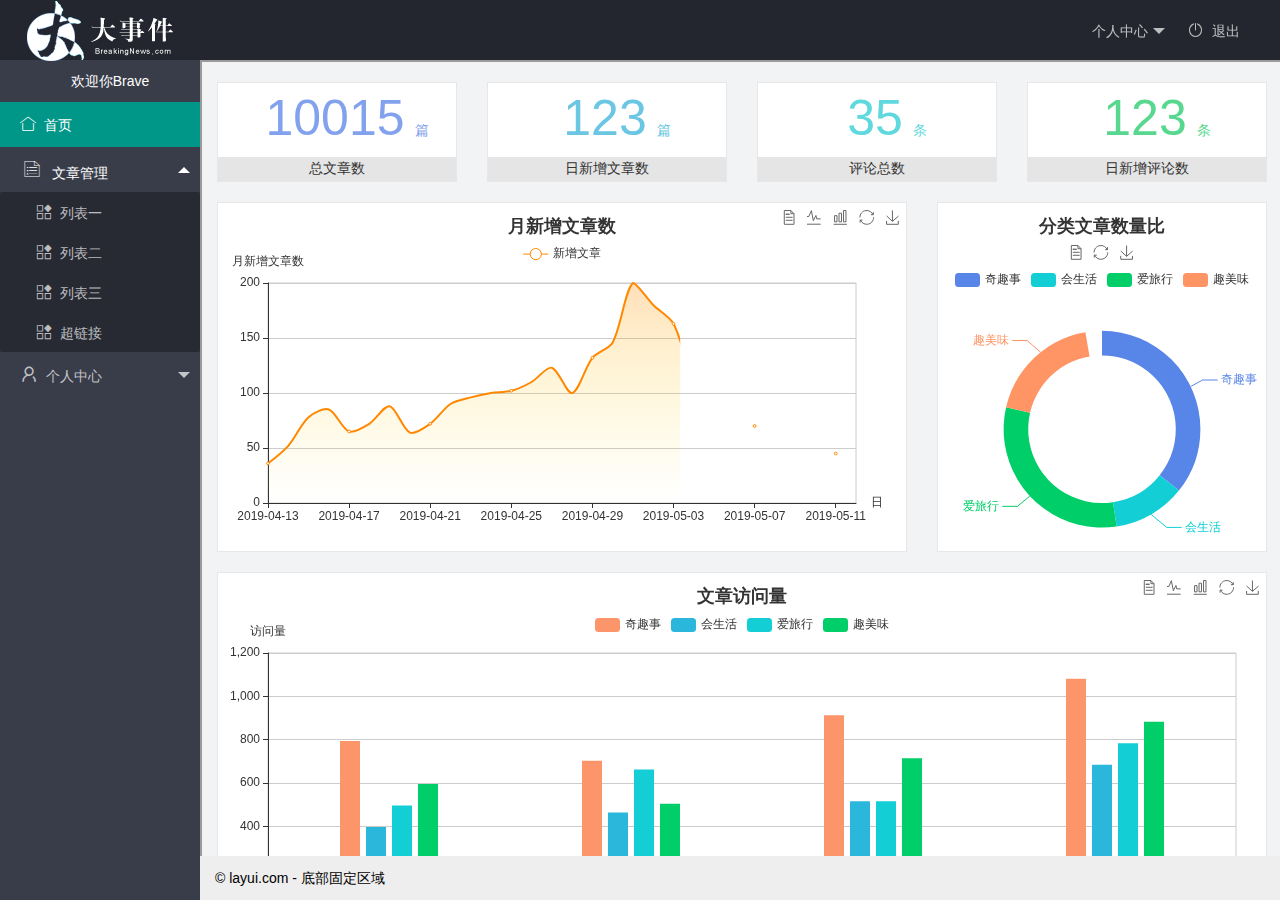
==== commit 1c69ebba: "后台功能部分完成" ====
--- a/index.html
+++ b/index.html
@@ -31,8 +31,7 @@
                     </dl>
                 </li>
                 <li class="layui-nav-item">
-
-                    <a href=""><i class="layui-icon layui-icon-logout"></i>退出</a>
+                    <a href="javascript:;" id="logout"><i class="layui-icon layui-icon-logout"></i>退出</a>
                 </li>
             </ul>
         </div>
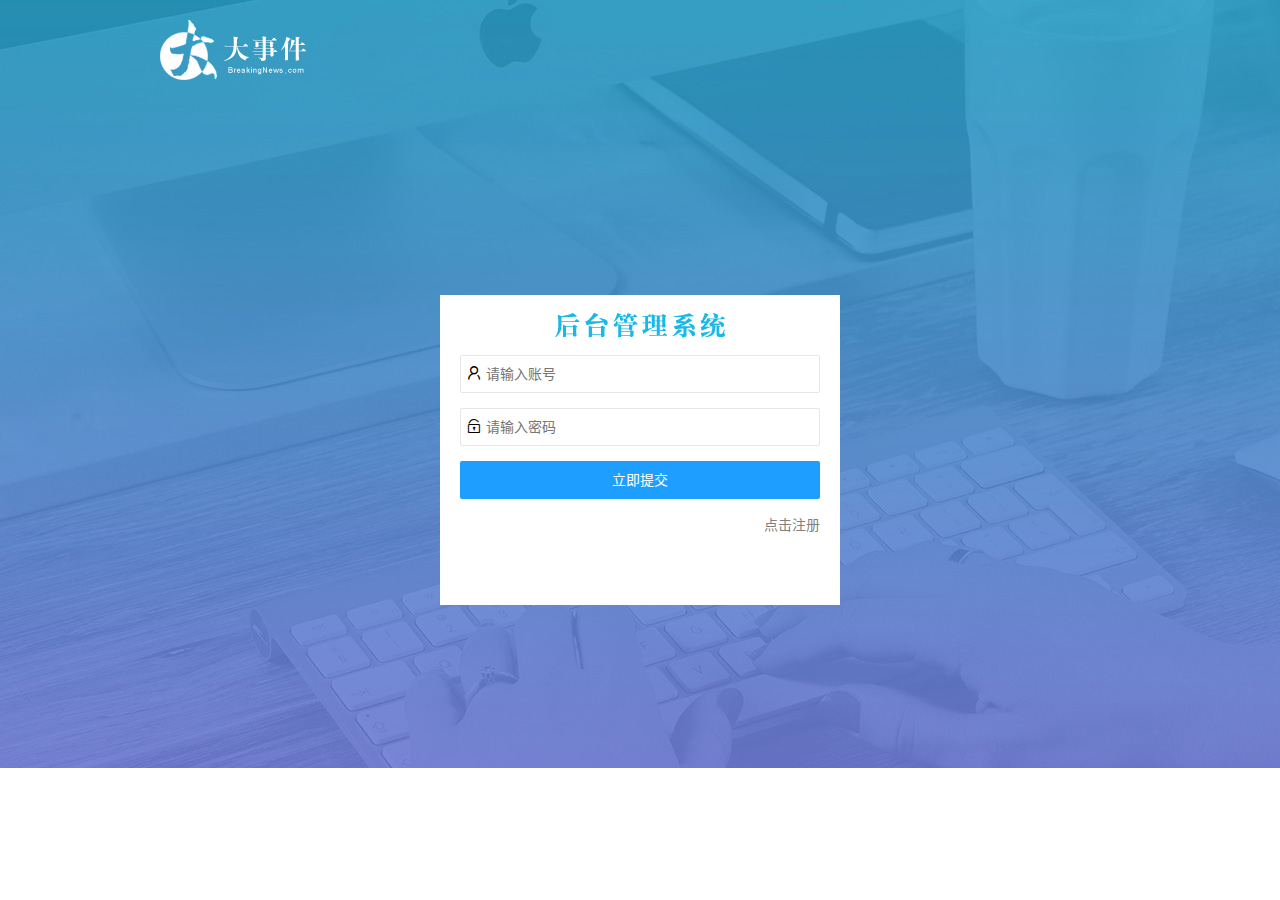
==== commit 598fac20: "完善登录bug" ====
--- a/index.html
+++ b/index.html
@@ -2,6 +2,12 @@
 <html>
 
 <head>
+    <script>
+        if (!localStorage.getItem('token')) {
+            location.href = '/login.html';
+        }
+
+    </script>
     <meta charset="utf-8">
     <meta name="viewport" content="width=device-width, initial-scale=1, maximum-scale=1">
     <title>layout 后台大布局 - Layui</title>
@@ -85,7 +91,9 @@
     </div>
     <script src="/assets/lib/layui/layui.all.js"></script>
     <script src="/assets/lib/jquery.js"></script>
+    <script src="/assets/js/common.js"></script>
     <script src="/assets/js/index.js"></script>
+
 </body>
 
 </html>